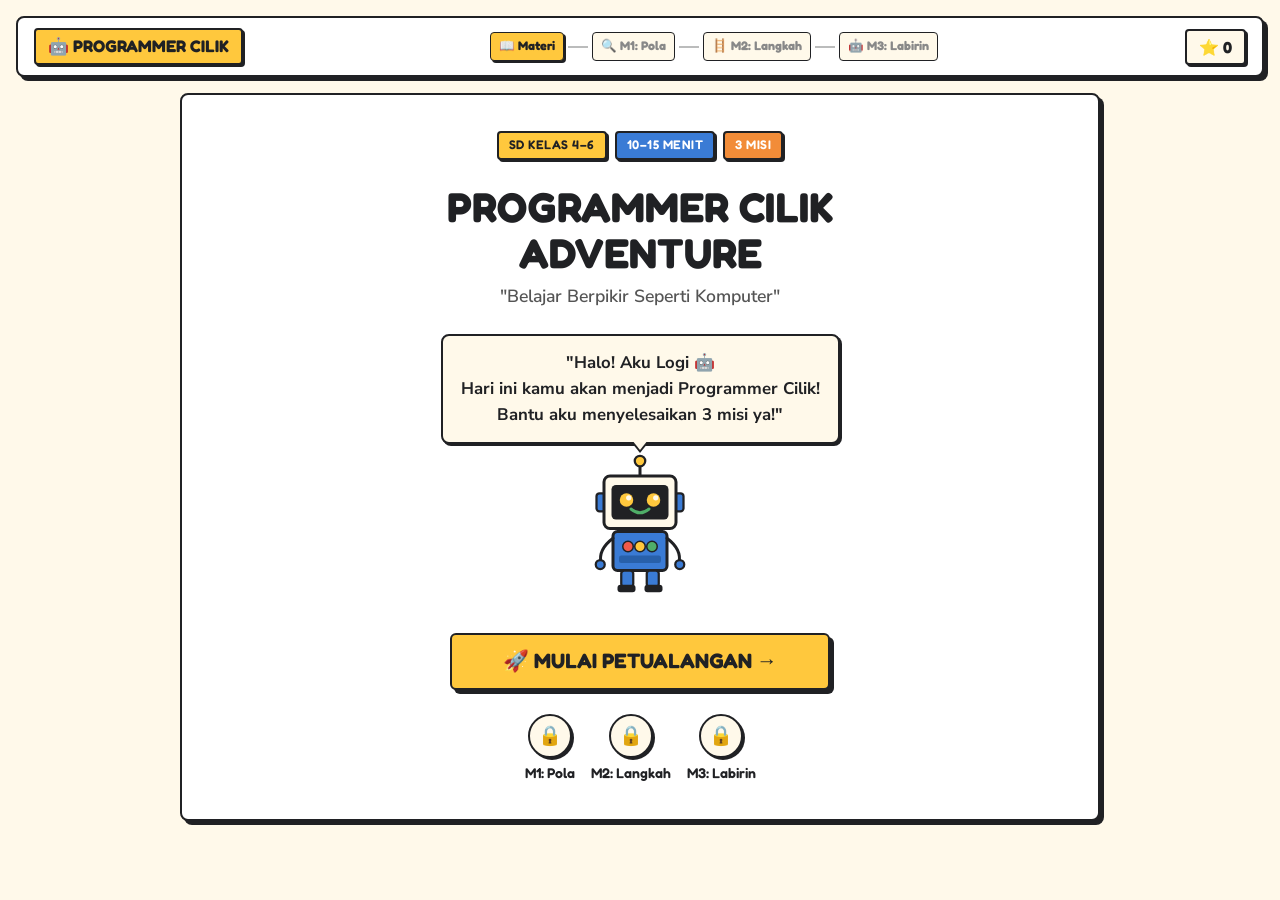
==== index.html @ 4dbe1903 "Fixing Langkah-langkah Question" ====
<!DOCTYPE html>
<html lang="id">
<head>
  <meta charset="UTF-8">
  <meta name="viewport" content="width=device-width, initial-scale=1.0">
  <title>Programmer Cilik Adventure — Belajar Berpikir Seperti Komputer</title>
  <meta name="description" content="Website edukatif interaktif untuk siswa SD kelas 4–6. Belajar logika, pola, algoritma, dan debugging melalui petualangan seru bersama robot Logi!">
  <link rel="stylesheet" href="style.css">
</head>
<body>

<!-- ====================================================================
     TOP BAR (persistent)
     ==================================================================== -->
<div id="top-bar">
  <div class="brand-logo">🤖 PROGRAMMER CILIK</div>
  <div class="progress-steps" id="progress-steps">
    <div class="prog-step active" id="ps-materi" onclick="showScreen('materi')" style="cursor:pointer;" title="Kembali ke Materi">📖 Materi</div>
    <div class="prog-divider"></div>
    <div class="prog-step locked" id="ps-m1" onclick="goToMissionShortcut(1)" style="cursor:pointer;" title="Misi 1">🔍 M1: Pola</div>
    <div class="prog-divider"></div>
    <div class="prog-step locked" id="ps-m2" onclick="goToMissionShortcut(2)" style="cursor:pointer;" title="Misi 2">🪜 M2: Langkah</div>
    <div class="prog-divider"></div>
    <div class="prog-step locked" id="ps-m3" onclick="goToMissionShortcut(3)" style="cursor:pointer;" title="Misi 3">🤖 M3: Labirin</div>
  </div>
  <div class="score-chip">⭐ <span id="score-display">0</span></div>
</div>

<div id="app">

<!-- ====================================================================
     SCREEN: WELCOME
     ==================================================================== -->
<section id="screen-welcome" class="screen active">
  <div class="card welcome-card">

    <div class="welcome-tags">
      <span class="stamp stamp-yellow">SD Kelas 4–6</span>
      <span class="stamp stamp-blue">10–15 Menit</span>
      <span class="stamp stamp-orange">3 Misi</span>
    </div>

    <div class="welcome-title-wrap">
      <span class="title-main">PROGRAMMER CILIK<br>ADVENTURE</span>
      <span class="title-sub">"Belajar Berpikir Seperti Komputer"</span>
    </div>

    <!-- Mascot Logi -->
    <div class="mascot-center">
      <div class="speech-bubble">
        "Halo! Aku <strong>Logi</strong> 🤖<br>
        Hari ini kamu akan menjadi <strong>Programmer Cilik</strong>!<br>
        Bantu aku menyelesaikan 3 misi ya!"
      </div>
      <div id="logi-welcome">
        <!-- SVG Logi -->
        <svg viewBox="0 0 160 200" width="150" height="150" aria-label="Maskot Logi robot">
          <!-- Antenna -->
          <line x1="80" y1="35" x2="80" y2="15" stroke="#202124" stroke-width="4" stroke-linecap="round"/>
          <circle cx="80" cy="12" r="7" fill="#FFC83D" stroke="#202124" stroke-width="3"/>
          <!-- Ears -->
          <rect x="22" y="55" width="12" height="24" rx="4" fill="#3A7BD5" stroke="#202124" stroke-width="3"/>
          <rect x="126" y="55" width="12" height="24" rx="4" fill="#3A7BD5" stroke="#202124" stroke-width="3"/>
          <!-- Head -->
          <rect x="32" y="32" width="96" height="70" rx="8" fill="#FFF9EA" stroke="#202124" stroke-width="4"/>
          <!-- Face screen -->
          <rect x="42" y="44" width="76" height="46" rx="6" fill="#202124"/>
          <!-- Eyes -->
          <circle cx="62" cy="64" r="9" fill="#FFC83D"/>
          <circle cx="98" cy="64" r="9" fill="#FFC83D"/>
          <circle cx="65" cy="61" r="3.5" fill="#FFF9EA"/>
          <circle cx="101" cy="61" r="3.5" fill="#FFF9EA"/>
          <!-- Smile (happy) -->
          <path id="logi-mouth" d="M 68 76 Q 80 86 92 76" stroke="#4FAE68" stroke-width="4" stroke-linecap="round" fill="none"/>
          <!-- Body -->
          <rect x="44" y="106" width="72" height="52" rx="6" fill="#3A7BD5" stroke="#202124" stroke-width="4"/>
          <!-- Chest buttons -->
          <circle cx="64" cy="126" r="7" fill="#F15A4A" stroke="#202124" stroke-width="2"/>
          <circle cx="80" cy="126" r="7" fill="#FFC83D" stroke="#202124" stroke-width="2"/>
          <circle cx="96" cy="126" r="7" fill="#4FAE68" stroke="#202124" stroke-width="2"/>
          <!-- Screen line on body -->
          <rect x="52" y="138" width="56" height="10" rx="3" fill="#2860aa"/>
          <!-- Arms -->
          <path d="M 44 115 Q 24 130 28 148" stroke="#202124" stroke-width="4" fill="none" stroke-linecap="round"/>
          <path d="M 116 115 Q 136 130 132 148" stroke="#202124" stroke-width="4" fill="none" stroke-linecap="round"/>
          <!-- Hands (small circles) -->
          <circle cx="27" cy="150" r="6" fill="#3A7BD5" stroke="#202124" stroke-width="3"/>
          <circle cx="133" cy="150" r="6" fill="#3A7BD5" stroke="#202124" stroke-width="3"/>
          <!-- Legs -->
          <rect x="55" y="158" width="16" height="22" rx="4" fill="#3A7BD5" stroke="#202124" stroke-width="3"/>
          <rect x="89" y="158" width="16" height="22" rx="4" fill="#3A7BD5" stroke="#202124" stroke-width="3"/>
          <!-- Feet -->
          <rect x="50" y="177" width="24" height="10" rx="4" fill="#202124"/>
          <rect x="86" y="177" width="24" height="10" rx="4" fill="#202124"/>
        </svg>
      </div>
    </div>

    <button id="btn-start" class="btn btn-yellow btn-hero btn-center">
      🚀 MULAI PETUALANGAN →
    </button>

    <!-- Mission preview -->
    <div class="mission-preview">
      <div class="mission-preview-item">
        <div class="mission-badge-circle" style="background:#FFF9EA;border-color:#202124;">🔒</div>
        <span>M1: Pola</span>
      </div>
      <div class="mission-preview-item">
        <div class="mission-badge-circle" style="background:#FFF9EA;border-color:#202124;">🔒</div>
        <span>M2: Langkah</span>
      </div>
      <div class="mission-preview-item">
        <div class="mission-badge-circle" style="background:#FFF9EA;border-color:#202124;">🔒</div>
        <span>M3: Labirin</span>
      </div>
    </div>

  </div>
</section>

<!-- ====================================================================
     SCREEN: MATERI (4 scenes)
     ==================================================================== -->
<section id="screen-materi" class="screen">

  <!-- ── SCENE 1: HELLO, PROBLEM SOLVER ── -->
  <div id="scene-1" class="scene active card accent-yellow">

    <div class="scene-header">
      <div class="scene-num-col">
        <span class="scene-number">01</span>
      </div>
      <div class="scene-title-col">
        <span class="stamp stamp-yellow">PEMBUKAAN</span>
        <h2>HALO, PROBLEM SOLVER!</h2>
      </div>
    </div>

    <div class="mascot-row">
      <div class="logi-wrap">
        <svg viewBox="0 0 100 120" width="70" height="70" aria-hidden="true">
          <rect x="20" y="20" width="60" height="45" rx="6" fill="#FFF9EA" stroke="#202124" stroke-width="3"/>
          <rect x="27" y="28" width="46" height="30" rx="4" fill="#202124"/>
          <circle cx="40" cy="40" r="6" fill="#FFC83D"/>
          <circle cx="60" cy="40" r="6" fill="#FFC83D"/>
          <circle cx="42" cy="38" r="2.5" fill="#FFF9EA"/>
          <circle cx="62" cy="38" r="2.5" fill="#FFF9EA"/>
          <path d="M 42 50 Q 50 56 58 50" stroke="#4FAE68" stroke-width="3" stroke-linecap="round" fill="none"/>
          <rect x="28" y="68" width="44" height="32" rx="4" fill="#3A7BD5" stroke="#202124" stroke-width="3"/>
          <circle cx="40" cy="80" r="4" fill="#F15A4A" stroke="#202124" stroke-width="1.5"/>
          <circle cx="50" cy="80" r="4" fill="#FFC83D" stroke="#202124" stroke-width="1.5"/>
          <circle cx="60" cy="80" r="4" fill="#4FAE68" stroke="#202124" stroke-width="1.5"/>
        </svg>
      </div>
      <div class="speech-bubble">
        Setiap hari kamu memecahkan banyak masalah!<br>
        Mulai dari <strong>memilih pakaian</strong> sampai <strong>mencari jalan ke sekolah</strong>.<br>
        Komputer pun butuh cara berpikir yang teratur!
      </div>
    </div>

    <!-- Comparison diagram: Manusia vs Komputer -->
    <div class="compare-grid" style="margin: var(--sp-md) 0;">
      <div class="compare-col" style="border-top:4px solid var(--accent-yellow);">
        <h4>😊 Manusia</h4>
        <div class="diagram-row" style="flex-direction:column; align-items:flex-start;">
          <div class="diagram-step">👁️ Lihat masalah</div>
          <div class="diagram-arrow">↓</div>
          <div class="diagram-step">🧠 Berpikir</div>
          <div class="diagram-arrow">↓</div>
          <div class="diagram-step">🚀 Bertindak</div>
        </div>
      </div>
      <div class="compare-col" style="border-top:4px solid var(--accent-blue);">
        <h4>🤖 Komputer</h4>
        <div class="diagram-row" style="flex-direction:column; align-items:flex-start;">
          <div class="diagram-step">📥 Terima input</div>
          <div class="diagram-arrow">↓</div>
          <div class="diagram-step">⚙️ Proses</div>
          <div class="diagram-arrow">↓</div>
          <div class="diagram-step">📤 Output hasil</div>
        </div>
      </div>
    </div>

    <!-- Example cards (hover to reveal) -->
    <p style="font-weight:700; margin-bottom:var(--sp-sm);">Contoh masalah sehari-hari:</p>
    <div style="display:grid; grid-template-columns:repeat(3,1fr); gap:var(--sp-sm); margin-bottom:var(--sp-lg);">
      
      <!-- Card 1 -->
      <div class="flip-card" onclick="this.classList.toggle('flipped')">
        <div class="flip-card-inner">
          <div class="flip-card-front">
            <img src="./assets/hujan.png" alt="Hujan tiba-tiba" style="width:100%; height:140px; object-fit:contain; border-radius:var(--radius-sm); margin-bottom:8px;">
            <div style="font-size:0.88rem; font-weight:700;">Hujan tiba-tiba</div>
          </div>
          <div class="flip-card-back">
            <div style="font-size:0.9rem; font-weight:700; margin-bottom:6px; color:var(--accent-blue);">Solusi:</div>
            <div style="font-size:0.85rem; font-weight:600;">Bawa payung atau jas hujan! ☂️</div>
          </div>
        </div>
      </div>

      <!-- Card 2 -->
      <div class="flip-card" onclick="this.classList.toggle('flipped')">
        <div class="flip-card-inner">
          <div class="flip-card-front">
            <img src="./assets/lapar.png" alt="Perut lapar" style="width:100%; height:140px; object-fit:contain; border-radius:var(--radius-sm); margin-bottom:8px;">
            <div style="font-size:0.88rem; font-weight:700;">Perut lapar</div>
          </div>
          <div class="flip-card-back">
            <div style="font-size:0.9rem; font-weight:700; margin-bottom:6px; color:var(--accent-blue);">Solusi:</div>
            <div style="font-size:0.85rem; font-weight:600;">Makan besar atau beli jajan! 🍱</div>
          </div>
        </div>
      </div>

      <!-- Card 3 -->
      <div class="flip-card" onclick="this.classList.toggle('flipped')">
        <div class="flip-card-inner">
          <div class="flip-card-front">
            <img src="./assets/macet.png" alt="Jalan macet" style="width:100%; height:140px; object-fit:contain; border-radius:var(--radius-sm); margin-bottom:8px;">
            <div style="font-size:0.88rem; font-weight:700;">Jalan macet</div>
          </div>
          <div class="flip-card-back">
            <div style="font-size:0.9rem; font-weight:700; margin-bottom:6px; color:var(--accent-blue);">Solusi:</div>
            <div style="font-size:0.85rem; font-weight:600;">Cari jalan lain atau tunggu! 🗺️</div>
          </div>
        </div>
      </div>

    </div>

    <p style="font-size:0.85rem; color:#666; text-align:center; margin-bottom:var(--sp-lg);">
      💡 Arahkan kursor atau klik kartu masalah di atas untuk membaliknya dan melihat solusinya!
    </p>

    <div class="nav-row">
      <div></div>
      <button class="btn btn-yellow" onclick="gotoScene(2)">APA ITU LOGIKA? →</button>
    </div>
  </div>

  <!-- ── SCENE 2: BERPIKIR LOGIS ── -->
  <div id="scene-2" class="scene card accent-blue">

    <div class="scene-header">
      <div class="scene-num-col"><span class="scene-number">02</span></div>
      <div class="scene-title-col">
        <span class="stamp stamp-blue">LOGIKA</span>
        <h2>APA ITU BERPIKIR LOGIS?</h2>
      </div>
    </div>

    <div class="scenario-box accent-blue-left">
      <p style="font-size:1.1rem;">
        🌧️ Kamu mau ke sekolah. Di luar <strong style="color:var(--accent-blue);">HUJAN DERAS!</strong><br>
        Apa yang paling masuk akal kamu pilih?
      </p>
    </div>

    <div class="choice-grid" id="logic-choices">
      <button class="choice-card" data-answer="correct" data-id="lc1">
        <span class="choice-emoji">☂️</span>
        <span>PAYUNG</span>
      </button>
      <button class="choice-card" data-answer="wrong" data-id="lc2">
        <span class="choice-emoji">🕶️</span>
        <span>KACAMATA HITAM</span>
      </button>
      <button class="choice-card" data-answer="wrong" data-id="lc3">
        <span class="choice-emoji">🍦</span>
        <span>ES KRIM</span>
      </button>
    </div>

    <div id="logic-feedback" class="feedback-box hidden">
      <div id="logic-fb-icon" class="fb-icon"></div>
      <div class="fb-body">
        <h4 id="logic-fb-title"></h4>
        <p id="logic-fb-desc"></p>
      </div>
    </div>

    <div class="scenario-box" style="margin-top:var(--sp-md);" id="logic-explanation">
      <p style="font-weight:700; margin-bottom:var(--sp-sm);">💡 Berpikir Logis artinya…</p>
      <p style="font-size:1rem;">Menggunakan <span class="hl-yellow">informasi</span> dan <span class="hl-yellow">alasan</span> untuk menentukan tindakan yang paling masuk akal.</p>
      <div class="diagram-row" style="margin-top:var(--sp-sm);">
        <div class="diagram-step">👁️ Amati</div>
        <div class="diagram-arrow">➔</div>
        <div class="diagram-step">🧠 Pikir</div>
        <div class="diagram-arrow">➔</div>
        <div class="diagram-step">🎯 Pilih</div>
        <div class="diagram-arrow">➔</div>
        <div class="diagram-step">🚀 Coba</div>
      </div>
    </div>

    <div class="nav-row">
      <button class="btn btn-ghost" onclick="gotoScene(1)">← KEMBALI</button>
      <button class="btn btn-blue" id="btn-scene2-next" onclick="gotoScene(3)" disabled>CARA MEMECAHKAN MASALAH →</button>
    </div>
  </div>

  <!-- ── SCENE 3: CARA MEMECAHKAN MASALAH (5 sub-tabs) ── -->
  <div id="scene-3" class="scene card" style="padding-top:var(--sp-md);">

    <div style="margin-bottom:var(--sp-md);">
      <span class="stamp stamp-ink">CARA MEMECAHKAN MASALAH</span>
    </div>

    <div class="subtabs" id="concept-tabs">
      <button class="tab-btn active" data-tab="3a">🧩 1. Pecah</button>
      <button class="tab-btn" data-tab="3b">🔍 2. Pola</button>
      <button class="tab-btn" data-tab="3c">🎯 3. Pilih</button>
      <button class="tab-btn" data-tab="3d">🪜 4. Langkah</button>
    </div>

    <!-- 3A: PECAH MASALAH -->
    <div id="sub-3a" class="subpane active" style="border-top:4px solid var(--accent-blue); padding-top:var(--sp-md);">
      <div class="scene-header">
        <div class="scene-num-col"><span class="scene-number" style="font-size:3rem;">A</span></div>
        <div class="scene-title-col">
          <span class="stamp stamp-blue">PECAH MASALAH</span>
          <h2>PECAH JADI KECIL!</h2>
        </div>
      </div>

      <div class="mascot-row">
        <div class="logi-wrap">
          <svg viewBox="0 0 80 80" width="55" height="55" aria-hidden="true">
            <rect x="10" y="10" width="60" height="40" rx="6" fill="#FFF9EA" stroke="#202124" stroke-width="2.5"/>
            <rect x="17" y="16" width="46" height="27" rx="4" fill="#202124"/>
            <circle cx="32" cy="28" r="5" fill="#FFC83D"/>
            <circle cx="48" cy="28" r="5" fill="#FFC83D"/>
            <circle cx="33.5" cy="26.5" r="2" fill="#FFF9EA"/>
            <circle cx="49.5" cy="26.5" r="2" fill="#FFF9EA"/>
            <path d="M 35 36 Q 40 41 45 36" stroke="#4FAE68" stroke-width="2.5" stroke-linecap="round" fill="none"/>
            <rect x="20" y="52" width="40" height="22" rx="4" fill="#3A7BD5" stroke="#202124" stroke-width="2.5"/>
          </svg>
        </div>
        <div class="speech-bubble">
          "Kalau masalahnya terasa besar dan membingungkan, jangan panik! <strong>Pecah dulu</strong> jadi bagian-bagian kecil agar lebih mudah."
        </div>
      </div>

      <div class="instruction-note">
        📌 Klik kotak di bawah untuk memecah tugas menjadi bagian-bagian kecil!
      </div>

      <div class="tree-area">
        <button class="tree-root" id="btn-tree-reveal" onclick="revealTree()">
          🎒 PERSIAPAN SEKOLAH (Klik Aku!)
        </button>
        <div id="tree-connector-1" class="tree-connector hidden"></div>
        <div id="tree-level-1" class="tree-branches hidden">
          <div class="tree-branch" id="tb1">
            <div style="font-size:1.5rem;">👔</div>
            <div>Pakaian</div>
            <div id="tb1-sub" class="tree-sub-grid hidden">
              <div class="tree-sub-branch">Seragam</div>
              <div class="tree-sub-branch">Sepatu</div>
              <div class="tree-sub-branch">Kaos kaki</div>
            </div>
          </div>
          <div class="tree-branch" id="tb2">
            <div style="font-size:1.5rem;">📚</div>
            <div>Buku & Alat</div>
            <div id="tb2-sub" class="tree-sub-grid hidden">
              <div class="tree-sub-branch">Buku tulis</div>
              <div class="tree-sub-branch">Pensil</div>
              <div class="tree-sub-branch">Penghapus</div>
            </div>
          </div>
          <div class="tree-branch" id="tb3">
            <div style="font-size:1.5rem;">🥪</div>
            <div>Bekal</div>
            <div id="tb3-sub" class="tree-sub-grid hidden">
              <div class="tree-sub-branch">Makanan</div>
              <div class="tree-sub-branch">Minuman</div>
              <div class="tree-sub-branch">Uang saku</div>
            </div>
          </div>
        </div>
        <div id="tree-expand-hint" class="hidden" style="margin-top:var(--sp-sm); font-size:0.88rem; color:#666;">
          💡 Klik tiap kotak untuk melihat lebih detail!
        </div>
      </div>

      <div class="takeaway">
        <strong>💡 Pecah Masalah</strong> = Memecah masalah besar menjadi bagian-bagian kecil yang lebih mudah diselesaikan satu per satu.
      </div>
      <div class="nav-row">
        <button class="btn btn-ghost" onclick="gotoScene(2)">← LOGIKA</button>
        <button class="btn btn-blue" onclick="switchTab('3b')">2. CARI POLA →</button>
      </div>
    </div>

    <!-- 3B: CARI POLA -->
    <div id="sub-3b" class="subpane" style="border-top:4px solid var(--accent-yellow); padding-top:var(--sp-md);">
      <div class="scene-header">
        <div class="scene-num-col"><span class="scene-number" style="font-size:3rem;">B</span></div>
        <div class="scene-title-col">
          <span class="stamp stamp-yellow">CARI POLA</span>
          <h2>CARI POLA!</h2>
        </div>
      </div>

      <div class="mascot-row">
        <div class="logi-wrap">
          <svg viewBox="0 0 80 80" width="55" height="55" aria-hidden="true">
            <rect x="10" y="10" width="60" height="40" rx="6" fill="#FFF9EA" stroke="#202124" stroke-width="2.5"/>
            <rect x="17" y="16" width="46" height="27" rx="4" fill="#202124"/>
            <circle cx="32" cy="28" r="5" fill="#FFC83D"/>
            <circle cx="48" cy="28" r="5" fill="#FFC83D"/>
            <path d="M 34 36 Q 40 41 46 36" stroke="#4FAE68" stroke-width="2.5" stroke-linecap="round" fill="none"/>
            <rect x="20" y="52" width="40" height="22" rx="4" fill="#3A7BD5" stroke="#202124" stroke-width="2.5"/>
          </svg>
        </div>
        <div class="speech-bubble">
          "Banyak hal di sekitar kita punya <strong>pola tersembunyi</strong>. Bisakah kamu menemukannya?"
        </div>
      </div>

      <!-- Pattern Quiz -->
      <div id="pattern-quiz-area">
        <div class="instruction-note">📌 Lihat polanya, lalu pilih gambar/angka berikutnya!</div>

        <div id="pattern-q1" class="pattern-question-block">
          <div style="font-weight:700; margin-bottom:var(--sp-xs);">Soal 1 dari 2 <span style="font-size:0.8rem; color:#888;">— Pola simbol</span></div>
          <div class="pattern-track" id="pt-track-1">
            <div class="pattern-item">🐱</div>
            <div class="pattern-item">🐶</div>
            <div class="pattern-item">🐱</div>
            <div class="pattern-item">🐶</div>
            <div class="pattern-item">🐱</div>
            <div class="pattern-question" id="pt-ans-1">?</div>
          </div>
          <div class="choice-grid choice-grid-4" id="pt-choices-1">
            <button class="choice-card" data-correct="true" data-qid="1">
              <span class="choice-emoji">🐶</span><span>Anjing</span>
            </button>
            <button class="choice-card" data-correct="false" data-qid="1">
              <span class="choice-emoji">🐱</span><span>Kucing</span>
            </button>
            <button class="choice-card" data-correct="false" data-qid="1">
              <span class="choice-emoji">🐸</span><span>Katak</span>
            </button>
            <button class="choice-card" data-correct="false" data-qid="1">
              <span class="choice-emoji">🐦</span><span>Burung</span>
            </button>
          </div>
          <div id="pt-fb-1" class="feedback-box hidden"></div>
        </div>

        <div id="pattern-q2" class="pattern-question-block hidden" style="margin-top:var(--sp-md);">
          <div style="font-weight:700; margin-bottom:var(--sp-xs);">Soal 2 dari 2 <span style="font-size:0.8rem; color:#888;">— Pola angka</span></div>
          <div class="pattern-track" id="pt-track-2">
            <div class="pattern-item is-number">2</div>
            <div class="pattern-item is-number">4</div>
            <div class="pattern-item is-number">6</div>
            <div class="pattern-item is-number">8</div>
            <div class="pattern-question" id="pt-ans-2">?</div>
          </div>
          <div class="choice-grid choice-grid-4" id="pt-choices-2">
            <button class="choice-card" data-correct="false" data-qid="2">
              <span class="choice-emoji" style="font-size:1.2rem;">9</span>
            </button>
            <button class="choice-card" data-correct="true" data-qid="2">
              <span class="choice-emoji" style="font-size:1.2rem;">10</span>
            </button>
            <button class="choice-card" data-correct="false" data-qid="2">
              <span class="choice-emoji" style="font-size:1.2rem;">11</span>
            </button>
            <button class="choice-card" data-correct="false" data-qid="2">
              <span class="choice-emoji" style="font-size:1.2rem;">12</span>
            </button>
          </div>
          <div id="pt-fb-2" class="feedback-box hidden"></div>
        </div>
      </div>

      <div class="takeaway" style="margin-top:var(--sp-md);">
        <strong>💡 Cari Pola</strong> = Kemampuan menemukan sesuatu yang berulang atau memiliki kesamaan. Komputer juga pakai ini untuk mengenali wajah, suara, dan tulisan!
      </div>
      <div class="nav-row">
        <button class="btn btn-ghost" onclick="switchTab('3a')">← PECAH</button>
        <button class="btn btn-yellow" onclick="switchTab('3c')">3. PILIH YANG PENTING →</button>
      </div>
    </div>

    <!-- 3C: PILIH YANG PENTING -->
    <div id="sub-3c" class="subpane" style="border-top:4px solid var(--accent-orange); padding-top:var(--sp-md);">
      <div class="scene-header">
        <div class="scene-num-col"><span class="scene-number" style="font-size:3rem;">C</span></div>
        <div class="scene-title-col">
          <span class="stamp stamp-orange">PILIH YANG PENTING</span>
          <h2>PILIH YANG PENTING!</h2>
        </div>
      </div>

      <div class="mascot-row">
        <div class="logi-wrap">
          <svg viewBox="0 0 80 80" width="55" height="55" aria-hidden="true">
            <rect x="10" y="10" width="60" height="40" rx="6" fill="#FFF9EA" stroke="#202124" stroke-width="2.5"/>
            <rect x="17" y="16" width="46" height="27" rx="4" fill="#202124"/>
            <circle cx="32" cy="28" r="5" fill="#FFC83D"/>
            <circle cx="48" cy="28" r="5" fill="#FFC83D"/>
            <path d="M 34 36 Q 40 41 46 36" stroke="#4FAE68" stroke-width="2.5" stroke-linecap="round" fill="none"/>
            <rect x="20" y="52" width="40" height="22" rx="4" fill="#F28C38" stroke="#202124" stroke-width="2.5"/>
          </svg>
        </div>
        <div class="speech-bubble">
          "Tidak semua informasi kita butuhkan! <strong>Fokus saja</strong> pada yang paling penting untuk menyelesaikan masalah."
        </div>
      </div>

      <div class="scenario-box" style="margin-bottom:var(--sp-md);">
        <strong>Misi:</strong> Cari jalan dari 🏠 Rumah ke 🏫 Sekolah.<br>
        <small style="color:#666;">Pilih <strong>2–3 hal yang PALING PENTING</strong> untuk kamu perhatikan:</small>
      </div>

      <div class="abs-grid" id="abs-items">
        <button class="abs-item" data-id="home" data-important="true">
          <span style="font-size:1.8rem;">🏠</span><span>Rumah (titik awal)</span>
        </button>
        <button class="abs-item" data-id="cat" data-important="false">
          <span style="font-size:1.8rem;">🐱</span><span>Kucing Tidur</span>
        </button>
        <button class="abs-item" data-id="school" data-important="true">
          <span style="font-size:1.8rem;">🏫</span><span>Sekolah (tujuan)</span>
        </button>
        <button class="abs-item" data-id="cloud" data-important="false">
          <span style="font-size:1.8rem;">☁️</span><span>Awan di langit</span>
        </button>
        <button class="abs-item" data-id="road" data-important="true">
          <span style="font-size:1.8rem;">🛣️</span><span>Jalan Utama</span>
        </button>
        <button class="abs-item" data-id="bird" data-important="false">
          <span style="font-size:1.8rem;">🐦</span><span>Burung di pohon</span>
        </button>
      </div>

      <div style="text-align:center; margin-top:var(--sp-sm);">
        <button class="btn btn-orange btn-sm" id="btn-check-abs" onclick="checkAbstraction()">✓ CEK PILIHAN</button>
      </div>

      <div id="abs-feedback" class="feedback-box hidden"></div>

      <div class="takeaway" style="margin-top:var(--sp-md);">
        <strong>💡 Pilih Yang Penting</strong> = Memilih dan fokus hanya pada informasi yang <em>penting</em>, mengabaikan yang tidak perlu. Ini membantu kita berpikir lebih efisien!
      </div>
      <div class="nav-row">
        <button class="btn btn-ghost" onclick="switchTab('3b')">← POLA</button>
        <button class="btn btn-orange" onclick="switchTab('3d')">4. SUSUN LANGKAH →</button>
      </div>
    </div>

    <!-- 3D: SUSUN LANGKAH -->
    <div id="sub-3d" class="subpane" style="border-top:4px solid var(--accent-green); padding-top:var(--sp-md);">
      <div class="scene-header">
        <div class="scene-num-col"><span class="scene-number" style="font-size:3rem;">D</span></div>
        <div class="scene-title-col">
          <span class="stamp stamp-green">SUSUN LANGKAH</span>
          <h2>SUSUN LANGKAH!</h2>
        </div>
      </div>

      <div class="mascot-row">
        <div class="logi-wrap">
          <svg viewBox="0 0 80 80" width="55" height="55" aria-hidden="true">
            <rect x="10" y="10" width="60" height="40" rx="6" fill="#FFF9EA" stroke="#202124" stroke-width="2.5"/>
            <rect x="17" y="16" width="46" height="27" rx="4" fill="#202124"/>
            <circle cx="32" cy="28" r="5" fill="#FFC83D"/>
            <circle cx="48" cy="28" r="5" fill="#FFC83D"/>
            <path d="M 34 36 Q 40 41 46 36" stroke="#4FAE68" stroke-width="2.5" stroke-linecap="round" fill="none"/>
            <rect x="20" y="52" width="40" height="22" rx="4" fill="#4FAE68" stroke="#202124" stroke-width="2.5"/>
          </svg>
        </div>
        <div class="speech-bubble">
          "Robot tidak bisa berpikir sendiri. Robot <strong>hanya mengikuti langkah demi langkah</strong>. Kalau urutannya salah — robot ERROR!"
        </div>
      </div>

      <div class="instruction-note">
        📌 Contoh Algoritma: Langkah Membuat Susu Cokelat 🍫
      </div>

      <div class="reorder-list">
        <div class="reorder-item is-right">
          <div class="reorder-num">1</div>
          <div class="reorder-emoji">🥛</div>
          <div class="reorder-text">Siapkan gelas bersih</div>
        </div>
        <div class="reorder-item is-right">
          <div class="reorder-num">2</div>
          <div class="reorder-emoji">🍫</div>
          <div class="reorder-text">Masukkan bubuk cokelat</div>
        </div>
        <div class="reorder-item is-right">
          <div class="reorder-num">3</div>
          <div class="reorder-emoji">💧</div>
          <div class="reorder-text">Tuang air atau susu</div>
        </div>
        <div class="reorder-item is-right">
          <div class="reorder-num">4</div>
          <div class="reorder-emoji">🥄</div>
          <div class="reorder-text">Aduk hingga merata</div>
        </div>
      </div>

      <div class="takeaway" style="margin-top:var(--sp-md);">
        <strong>💡 Susun Langkah</strong> = Urutan langkah logis yang disusun untuk menyelesaikan masalah. Komputer hanya bisa bekerja jika instruksinya benar dan berurutan!
      </div>
      <div class="nav-row">
        <button class="btn btn-ghost" onclick="switchTab('3c')">← PILIH</button>
        <button class="btn btn-green" onclick="gotoScene(4)">LIHAT RINGKASAN →</button>
      </div>
    </div>

  </div><!-- /scene-3 -->

  <!-- ── SCENE 4: READY FOR MISSION ── -->
  <div id="scene-4" class="scene card accent-green">

    <div style="text-align:center; margin-bottom:var(--sp-md);">
      <span class="stamp stamp-green">SELESAI BELAJAR!</span>
      <h2 class="display-lg" style="margin-top:var(--sp-sm);">SEKARANG KAMU TAHU…</h2>
    </div>

    <div class="summary-tiles">
      <div class="summary-tile">
        <span class="tile-icon">🧩</span>
        <h4>Pecah Masalah</h4>
        <p>Masalah besar dipecah jadi bagian kecil</p>
      </div>
      <div class="summary-tile">
        <span class="tile-icon">🔍</span>
        <h4>Cari Pola</h4>
        <p>Temukan sesuatu yang berulang</p>
      </div>
      <div class="summary-tile">
        <span class="tile-icon">🎯</span>
        <h4>Pilih Yang Penting</h4>
        <p>Fokus pada informasi penting saja</p>
      </div>
      <div class="summary-tile">
        <span class="tile-icon">🪜</span>
        <h4>Susun Langkah</h4>
        <p>Buat urutan langkah yang logis</p>
      </div>
    </div>

    <div style="background:var(--bg-paper); border:var(--border); border-radius:var(--radius-lg); padding:var(--sp-md); display:flex; gap:var(--sp-md); align-items:center; margin-bottom:var(--sp-lg);">
      <span style="font-size:2.5rem; flex-shrink:0;">🤖</span>
      <p style="font-size:1.05rem;">"Kamu sudah siap menyelesaikan <strong>3 misi seru</strong>! Ayo buktikan kemampuanmu sebagai <strong>Programmer Cilik</strong>!"</p>
    </div>

    <div style="text-align:center;">
      <button class="btn btn-yellow btn-hero btn-center" onclick="gotoMissions()">
        🎮 MULAI 3 MISI →
      </button>
    </div>

  </div>

</section>

<!-- ====================================================================
     SCREEN: MISSIONS
     ==================================================================== -->
<section id="screen-missions" class="screen">

  <!-- Mission tabs indicator -->
  <div class="card" style="padding:var(--sp-sm) var(--sp-md); display:flex; gap:var(--sp-sm); align-items:center; margin-bottom:var(--sp-md); flex-wrap:wrap;">
    <div class="mission-tab-indicator active" id="mtab-1">🔍 M1: POLA</div>
    <div style="color:#aaa; font-size:0.8rem;">———</div>
    <div class="mission-tab-indicator locked" id="mtab-2">🪜 M2: LANGKAH</div>
    <div style="color:#aaa; font-size:0.8rem;">———</div>
    <div class="mission-tab-indicator locked" id="mtab-3">🤖 M3: LABIRIN</div>
  </div>

  <!-- ── MISSION 1: DETEKTIF POLA ── -->
  <div id="mission-1" class="mission-pane active">

    <div class="mission-header-card">
      <span class="stamp stamp-yellow">MISI 01</span>
      <h2>🔍 DETEKTIF POLA</h2>
      <p>"Logi menemukan kode rahasia! Bantu temukan pola dan pilih yang berikutnya!"</p>
      <div class="level-dots">
        <div class="level-dot active" id="m1-dot-1">1</div>
        <div class="level-dot" id="m1-dot-2">2</div>
        <div class="level-dot" id="m1-dot-3">3</div>
      </div>
    </div>

    <div style="margin-bottom:var(--sp-sm);">
      <button class="btn btn-ghost btn-sm" onclick="backToMateri()">← Kembali ke Materi</button>
    </div>

    <div class="card">
      <div style="display:flex; justify-content:space-between; align-items:center; margin-bottom:var(--sp-md);">
        <span class="stamp stamp-ink" id="m1-level-label">Level 1 dari 3</span>
        <span style="font-size:0.88rem; color:#666;" id="m1-hint">Temukan pola berulang!</span>
      </div>

      <div class="pattern-track" id="m1-track"></div>

      <div style="font-weight:700; margin-top:var(--sp-md); margin-bottom:var(--sp-sm); font-size:0.9rem;">Pilih jawabanmu:</div>
      <div class="choice-grid choice-grid-4" id="m1-choices"></div>

      <div id="m1-feedback" class="feedback-box hidden"></div>
    </div>
  </div>

  <!-- ── MISSION 2: SUSUN LANGKAH ── -->
  <div id="mission-2" class="mission-pane">

    <div class="mission-header-card">
      <span class="stamp stamp-blue">MISI 02</span>
      <h2>🪜 SUSUN LANGKAH</h2>
      <p>"Urutkan langkah-langkah agar robot bisa menyelesaikan tugasnya dengan benar!"</p>
      <div class="level-dots">
        <div class="level-dot active" id="m2-dot-1">1</div>
        <div class="level-dot" id="m2-dot-2">2</div>
        <div class="level-dot" id="m2-dot-3">3</div>
      </div>
    </div>

    <div style="margin-bottom:var(--sp-sm);">
      <button class="btn btn-ghost btn-sm" onclick="gotoMission(1)">← Kembali ke Misi 1</button>
    </div>

    <div class="card">
      <div style="display:flex; justify-content:space-between; align-items:center; margin-bottom:var(--sp-md);">
        <span class="stamp stamp-ink" id="m2-level-label">Level 1 dari 3</span>
        <span style="font-size:0.88rem; color:#666;" id="m2-task-name"></span>
      </div>

      <div class="instruction-note">🖐 Seret dan lepas kartu untuk mengatur urutan yang benar dari atas ke bawah!</div>

      <div class="reorder-list" id="m2-reorder"></div>

      <div style="text-align:center; margin-top:var(--sp-md);">
        <button class="btn btn-blue" onclick="checkM2()">✓ CEK URUTAN</button>
      </div>

      <div id="m2-feedback" class="feedback-box hidden"></div>
    </div>
  </div>

  <!-- ── MISSION 3: LABIRIN ROBOT ── -->
  <div id="mission-3" class="mission-pane">

    <div class="mission-header-card">
      <span class="stamp stamp-orange">MISI 03</span>
      <h2>🤖 LABIRIN ROBOT</h2>
      <p>"Logi tidak bisa berpikir sendiri! Perintahkan langkah demi langkah untuk sampai ke tujuan! 🏠"</p>
      <div class="level-dots">
        <div class="level-dot active" id="m3-dot-1">1</div>
        <div class="level-dot" id="m3-dot-2">2</div>
        <div class="level-dot" id="m3-dot-3">3</div>
      </div>
    </div>

    <div style="margin-bottom:var(--sp-sm);">
      <button class="btn btn-ghost btn-sm" onclick="gotoMission(2)">← Kembali ke Misi 2</button>
    </div>

    <div class="mission3-layout">
      <!-- Maze board -->
      <div class="card" style="padding:var(--sp-md);">
        <div style="display:flex; justify-content:space-between; margin-bottom:var(--sp-sm);">
          <span class="stamp stamp-ink" id="m3-level-label">Level 1 dari 3</span>
          <span style="font-size:0.85rem;">Tujuan: 🏠</span>
        </div>
        <div class="maze-board" id="maze-board" style="grid-template-columns: repeat(4, 1fr);"></div>
        <div id="m3-maze-fb" class="feedback-box hidden" style="margin-top:var(--sp-sm);"></div>
      </div>

      <!-- Control panel -->
      <div class="control-panel">
        <div class="card" style="padding:var(--sp-md);">
          <h3 style="font-family:var(--font-display); font-size:1rem; margin-bottom:var(--sp-md);">🎮 PANEL PERINTAH</h3>
          <div class="dpad">
            <div></div>
            <button class="dpad-btn" id="dpad-up" onclick="addCmd('U')" title="Atas">⬆️</button>
            <div></div>
            <button class="dpad-btn" id="dpad-left" onclick="addCmd('L')" title="Kiri">⬅️</button>
            <div class="dpad-btn dpad-center" title="D-Pad">🤖</div>
            <button class="dpad-btn" id="dpad-right" onclick="addCmd('R')" title="Kanan">➡️</button>
            <div></div>
            <button class="dpad-btn" id="dpad-down" onclick="addCmd('D')" title="Bawah">⬇️</button>
            <div></div>
          </div>

          <div style="display:flex; justify-content:center; margin-top:var(--sp-md);">
            <button class="btn btn-ghost" onclick="resetMaze()">↺ RESET POSISI</button>
          </div>
        </div>
      </div>
    </div>
  </div>

</section>

<!-- ====================================================================
     SCREEN: FINALE
     ==================================================================== -->
<section id="screen-finale" class="screen">

  <div class="card accent-green" style="text-align:center; padding:var(--sp-xl) var(--sp-lg);">
    <span class="stamp stamp-green" style="font-size:1rem; margin-bottom:var(--sp-md); display:inline-block;">🏆 SELAMAT!</span>
    <h1 class="display-xl" style="margin-bottom:var(--sp-sm);">KAMU BERHASIL MENJADI</h1>
    <div style="font-family:var(--font-display); font-size:2.8rem; background:var(--accent-yellow); display:inline-block; padding:8px 32px; border:var(--border-thick); border-radius:var(--radius-lg); box-shadow:var(--shadow-lg); margin-bottom:var(--sp-lg);">
      PROGRAMMER CILIK 🤖⭐
    </div>

    <!-- Logi celebration -->
    <div style="margin:var(--sp-md) 0;">
      <svg viewBox="0 0 160 200" width="120" height="120" aria-label="Logi senang">
        <line x1="80" y1="35" x2="80" y2="15" stroke="#202124" stroke-width="4" stroke-linecap="round"/>
        <circle cx="80" cy="12" r="7" fill="#FFC83D" stroke="#202124" stroke-width="3"/>
        <rect x="22" y="55" width="12" height="24" rx="4" fill="#3A7BD5" stroke="#202124" stroke-width="3"/>
        <rect x="126" y="55" width="12" height="24" rx="4" fill="#3A7BD5" stroke="#202124" stroke-width="3"/>
        <rect x="32" y="32" width="96" height="70" rx="8" fill="#FFF9EA" stroke="#202124" stroke-width="4"/>
        <rect x="42" y="44" width="76" height="46" rx="6" fill="#202124"/>
        <circle cx="62" cy="64" r="9" fill="#FFC83D"/>
        <circle cx="98" cy="64" r="9" fill="#FFC83D"/>
        <!-- Big happy eyes -->
        <path d="M 55 58 Q 62 52 69 58" stroke="#FFF9EA" stroke-width="2.5" fill="none" stroke-linecap="round"/>
        <path d="M 91 58 Q 98 52 105 58" stroke="#FFF9EA" stroke-width="2.5" fill="none" stroke-linecap="round"/>
        <path d="M 65 76 Q 80 90 95 76" stroke="#4FAE68" stroke-width="4.5" stroke-linecap="round" fill="none"/>
        <rect x="44" y="106" width="72" height="52" rx="6" fill="#4FAE68" stroke="#202124" stroke-width="4"/>
        <circle cx="64" cy="126" r="7" fill="#FFC83D" stroke="#202124" stroke-width="2"/>
        <circle cx="80" cy="126" r="7" fill="#fff" stroke="#202124" stroke-width="2"/>
        <circle cx="96" cy="126" r="7" fill="#FFC83D" stroke="#202124" stroke-width="2"/>
        <!-- Arms raised -->
        <path d="M 44 110 Q 15 95 10 75" stroke="#202124" stroke-width="4" fill="none" stroke-linecap="round"/>
        <path d="M 116 110 Q 145 95 150 75" stroke="#202124" stroke-width="4" fill="none" stroke-linecap="round"/>
        <circle cx="10" cy="73" r="7" fill="#3A7BD5" stroke="#202124" stroke-width="3"/>
        <circle cx="150" cy="73" r="7" fill="#3A7BD5" stroke="#202124" stroke-width="3"/>
      </svg>
    </div>

    <p style="font-size:1.05rem; margin-bottom:var(--sp-lg);">"Hebat! Hari ini kamu sudah belajar hal-hal yang dipakai oleh programmer sungguhan!"</p>
  </div>

  <!-- Score summary -->
  <div class="card" style="margin-bottom:var(--sp-md);">
    <h3 style="font-family:var(--font-display); margin-bottom:var(--sp-md);">📊 HASIL MISIMU</h3>
    <div class="finale-score-row">
      <div class="score-big-box">
        <div class="score-big-num" id="finale-score">0</div>
        <div class="score-big-label">TOTAL SKOR</div>
      </div>
      <div style="flex:1;">
        <div style="display:flex; flex-direction:column; gap:var(--sp-sm);">
          <div style="display:flex; align-items:center; gap:var(--sp-sm);">
            <span class="stamp stamp-yellow" style="width:90px; text-align:center;">M1: POLA</span>
            <div style="flex:1; height:14px; background:var(--bg-paper); border:var(--border-thin); border-radius:4px; overflow:hidden;">
              <div id="bar-m1" style="height:100%; background:var(--accent-yellow); transition:width 0.8s ease; width:0%;"></div>
            </div>
            <span id="lbl-m1" style="font-family:var(--font-display); font-size:0.9rem;">0/30</span>
          </div>
          <div style="display:flex; align-items:center; gap:var(--sp-sm);">
            <span class="stamp stamp-blue" style="width:90px; text-align:center;">M2: LANGKAH</span>
            <div style="flex:1; height:14px; background:var(--bg-paper); border:var(--border-thin); border-radius:4px; overflow:hidden;">
              <div id="bar-m2" style="height:100%; background:var(--accent-blue); transition:width 0.8s ease; width:0%;"></div>
            </div>
            <span id="lbl-m2" style="font-family:var(--font-display); font-size:0.9rem;">0/30</span>
          </div>
          <div style="display:flex; align-items:center; gap:var(--sp-sm);">
            <span class="stamp stamp-orange" style="width:90px; text-align:center;">M3: LABIRIN</span>
            <div style="flex:1; height:14px; background:var(--bg-paper); border:var(--border-thin); border-radius:4px; overflow:hidden;">
              <div id="bar-m3" style="height:100%; background:var(--accent-orange); transition:width 0.8s ease; width:0%;"></div>
            </div>
            <span id="lbl-m3" style="font-family:var(--font-display); font-size:0.9rem;">0/40</span>
          </div>
        </div>
      </div>
    </div>
  </div>

  <!-- Actions -->
  <div style="display:flex; gap:var(--sp-sm); justify-content:center; flex-wrap:wrap; margin-bottom:var(--sp-xl);">
    <button class="btn btn-blue" onclick="showScreen('materi')">📖 KEMBALI KE MATERI</button>
    <button class="btn btn-ghost" onclick="restartAll()">🔄 MAIN LAGI</button>
  </div>

</section>

</div><!-- /app -->

<!-- Confetti container -->
<div class="confetti-container" id="confetti-container"></div>

<!-- Toast notifications -->
<div id="toast-container"></div>

<!-- Inline styles for mission tab indicators -->
<style>
.mission-tab-indicator {
  font-family: var(--font-display);
  font-size: 0.85rem;
  padding: 6px 14px;
  border: var(--border);
  border-radius: var(--radius-sm);
  box-shadow: var(--shadow-sm);
  background: var(--bg-paper);
  color: #888;
}
.mission-tab-indicator.active { background: var(--accent-yellow); color: var(--text-ink); box-shadow: var(--shadow-md); }
.mission-tab-indicator.done   { background: var(--accent-green);  color: #fff; }
.mission-tab-indicator.locked { opacity: 0.45; }

.problem-card {
  background: var(--card-bg);
  border: var(--border);
  border-radius: var(--radius-md);
  padding: 14px var(--sp-sm);
  text-align: center;
  cursor: pointer;
  box-shadow: var(--shadow-sm);
  font-family: var(--font-display);
  font-size: 0.9rem;
  transition: transform 0.1s, box-shadow 0.1s;
}
.problem-card:hover { transform: translate(-2px,-2px); box-shadow: var(--shadow-md); }
.problem-card.revealed { background: var(--bg-paper); border-color: var(--accent-green); }
</style>

<script src="script.js"></script>
</body>
</html>
---- style.css ----
/* ==========================================================================
   PROGRAMMER CILIK ADVENTURE — style.css
   Aesthetic: Activity Book · Puzzle Book · Editorial Magazine
   Anti-AI: No gradients, no glassmorphism, no blurred shadows, no pill buttons
   ========================================================================== */

/* 1. GOOGLE FONTS */
@import url('https://fonts.googleapis.com/css2?family=Fredoka:wght@400;500;600;700&family=Nunito+Sans:ital,wght@0,400;0,600;0,700;0,800;1,700&display=swap');

/* -------------------------------------------------------------------------
   2. DESIGN TOKENS
   ------------------------------------------------------------------------- */
:root {
  /* Color Palette */
  --bg-paper:      #FFF9EA;
  --text-ink:      #202124;
  --accent-yellow: #FFC83D;
  --accent-blue:   #3A7BD5;
  --accent-orange: #F28C38;
  --accent-green:  #4FAE68;
  --accent-red:    #F15A4A;
  --card-bg:       #FFFFFF;
  --paper-dark:    #F0EAD6;

  /* Border */
  --border:        2px solid #202124;
  --border-thick:  3px solid #202124;
  --border-thin:   1.5px solid #202124;

  /* Border Radius — square-forward, minimal rounding */
  --radius-sm:  4px;
  --radius-md:  6px;
  --radius-lg:  8px;

  /* Shadow — hard offset, NO blur */
  --shadow-sm:  2px 2px 0 #202124;
  --shadow-md:  4px 4px 0 #202124;
  --shadow-lg:  6px 6px 0 #202124;

  /* Spacing */
  --sp-xs:  4px;
  --sp-sm:  8px;
  --sp-md:  16px;
  --sp-lg:  24px;
  --sp-xl:  36px;
  --sp-2xl: 52px;

  /* Typography */
  --font-display: 'Fredoka', cursive, sans-serif;
  --font-body:    'Nunito Sans', sans-serif;
}

/* -------------------------------------------------------------------------
   3. RESET & BASE
   ------------------------------------------------------------------------- */
*, *::before, *::after {
  box-sizing: border-box;
  margin: 0;
  padding: 0;
}

html {
  scroll-behavior: smooth;
}

body {
  font-family: var(--font-body);
  font-size: 16px;
  font-weight: 700;
  line-height: 1.5;
  color: var(--text-ink);
  background-color: var(--bg-paper);
  background-image:
    radial-gradient(circle, #d0c9a8 0.6px, transparent 0.6px);
  background-size: 20px 20px;
  min-height: 100vh;
  padding: var(--sp-md);
}

button {
  font-family: var(--font-body);
  cursor: pointer;
}

a {
  color: inherit;
  text-decoration: none;
}

/* -------------------------------------------------------------------------
   4. APP SHELL & SCREENS
   ------------------------------------------------------------------------- */
#app {
  width: 100%;
  max-width: 920px;
  margin: 0 auto;
}

/* Screen visibility */
.screen {
  display: none;
  animation: fadeIn 0.3s ease-out;
}
.screen.active {
  display: block;
}

/* Scene visibility (inside materi screen) */
.scene {
  display: none;
  animation: fadeIn 0.25s ease-out;
}
.scene.active {
  display: block;
}

/* Mission pane visibility */
.mission-pane {
  display: none;
  animation: fadeIn 0.25s ease-out;
}
.mission-pane.active {
  display: block;
}

/* Sub-pane (inside scene 3) */
.subpane {
  display: none;
  animation: fadeIn 0.2s ease-out;
}
.subpane.active {
  display: block;
}

.hidden {
  display: none !important;
}

@keyframes fadeIn {
  from { opacity: 0; transform: translateY(8px); }
  to   { opacity: 1; transform: translateY(0); }
}

@keyframes shake {
  0%, 100% { transform: translateX(0); }
  20%       { transform: translateX(-6px); }
  40%       { transform: translateX(6px); }
  60%       { transform: translateX(-4px); }
  80%       { transform: translateX(4px); }
}

@keyframes pop {
  0%   { transform: scale(0.85); opacity: 0; }
  70%  { transform: scale(1.05); }
  100% { transform: scale(1); opacity: 1; }
}

@keyframes bounceIn {
  0%   { transform: scale(0); opacity: 0; }
  60%  { transform: scale(1.1); }
  100% { transform: scale(1); opacity: 1; }
}

/* -------------------------------------------------------------------------
   5. TOP BAR (persistent, sticky)
   ------------------------------------------------------------------------- */
#top-bar {
  background: var(--card-bg);
  border: var(--border);
  border-radius: var(--radius-lg);
  box-shadow: var(--shadow-md);
  padding: 10px 16px;
  margin-bottom: var(--sp-md);
  display: flex;
  align-items: center;
  justify-content: space-between;
  gap: var(--sp-md);
  position: sticky;
  top: var(--sp-sm);
  z-index: 100;
}

.brand-logo {
  font-family: var(--font-display);
  font-size: 1.05rem;
  font-weight: 700;
  background: var(--accent-yellow);
  padding: 4px 12px;
  border: var(--border);
  border-radius: var(--radius-sm);
  box-shadow: var(--shadow-sm);
  white-space: nowrap;
  flex-shrink: 0;
}

/* Progress Steps in top bar */
.progress-steps {
  display: flex;
  align-items: center;
  gap: 4px;
  flex: 1;
  justify-content: center;
}

.prog-step {
  font-family: var(--font-display);
  font-size: 0.78rem;
  padding: 4px 8px;
  border: var(--border-thin);
  border-radius: var(--radius-sm);
  background: var(--bg-paper);
  color: #888;
  white-space: nowrap;
  display: flex;
  align-items: center;
  gap: 4px;
  transition: background 0.2s, color 0.2s;
}
.prog-step.done  { background: var(--accent-green); color: #fff; border-color: var(--text-ink); }
.prog-step.active{ background: var(--accent-yellow); color: var(--text-ink); border-color: var(--text-ink); box-shadow: var(--shadow-sm); }
.prog-step.locked{ opacity: 0.45; }

.prog-divider {
  width: 20px;
  height: 2px;
  background: var(--text-ink);
  flex-shrink: 0;
  opacity: 0.3;
}

.score-chip {
  font-family: var(--font-display);
  font-size: 1rem;
  background: var(--bg-paper);
  border: var(--border);
  border-radius: var(--radius-sm);
  padding: 4px 12px;
  box-shadow: var(--shadow-sm);
  white-space: nowrap;
  flex-shrink: 0;
}

/* -------------------------------------------------------------------------
   6. CARD BASE
   ------------------------------------------------------------------------- */
.card {
  background: var(--card-bg);
  border: var(--border);
  border-radius: var(--radius-lg);
  box-shadow: var(--shadow-md);
  padding: var(--sp-lg);
  margin-bottom: var(--sp-md);
  position: relative;
}

/* Accent top borders per concept */
.accent-yellow { border-top: 5px solid var(--accent-yellow); }
.accent-blue   { border-top: 5px solid var(--accent-blue); }
.accent-orange { border-top: 5px solid var(--accent-orange); }
.accent-green  { border-top: 5px solid var(--accent-green); }
.accent-red    { border-top: 5px solid var(--accent-red); }

/* -------------------------------------------------------------------------
   7. TYPOGRAPHY COMPONENTS
   ------------------------------------------------------------------------- */
.display-xl {
  font-family: var(--font-display);
  font-size: 2.8rem;
  font-weight: 700;
  line-height: 1.1;
}
.display-lg {
  font-family: var(--font-display);
  font-size: 2.2rem;
  font-weight: 700;
  line-height: 1.15;
}
.display-md {
  font-family: var(--font-display);
  font-size: 1.6rem;
  font-weight: 600;
  line-height: 1.2;
}
.display-sm {
  font-family: var(--font-display);
  font-size: 1.2rem;
  font-weight: 600;
}

.scene-number {
  font-family: var(--font-display);
  font-size: 4rem;
  font-weight: 700;
  line-height: 1;
  color: var(--accent-yellow);
  -webkit-text-stroke: 2px var(--text-ink);
  text-stroke: 2px var(--text-ink);
  display: inline-block;
}

/* Badge / stamp tag */
.stamp {
  display: inline-block;
  font-family: var(--font-display);
  font-size: 0.78rem;
  font-weight: 600;
  padding: 3px 10px;
  border: var(--border);
  border-radius: var(--radius-sm);
  box-shadow: var(--shadow-sm);
  text-transform: uppercase;
  letter-spacing: 0.04em;
}
.stamp-yellow { background: var(--accent-yellow); color: var(--text-ink); }
.stamp-blue   { background: var(--accent-blue);   color: #fff; }
.stamp-orange { background: var(--accent-orange); color: #fff; }
.stamp-green  { background: var(--accent-green);  color: #fff; }
.stamp-red    { background: var(--accent-red);    color: #fff; }
.stamp-ink    { background: var(--text-ink);      color: var(--bg-paper); }

/* Highlight (stabilo effect) */
.hl-yellow { background: var(--accent-yellow); padding: 1px 4px; border-radius: 3px; }
.hl-blue   { background: #C8DCFF; padding: 1px 4px; border-radius: 3px; }
.hl-green  { background: #C8F5DC; padding: 1px 4px; border-radius: 3px; }

/* -------------------------------------------------------------------------
   8. BUTTONS
   ------------------------------------------------------------------------- */
.btn {
  display: inline-flex;
  align-items: center;
  justify-content: center;
  gap: 6px;
  font-family: var(--font-display);
  font-size: 1.05rem;
  font-weight: 700;
  padding: 12px 20px;
  border: var(--border);
  border-radius: var(--radius-md);
  box-shadow: var(--shadow-md);
  cursor: pointer;
  transition: transform 0.1s ease, box-shadow 0.1s ease;
  user-select: none;
  text-decoration: none;
  line-height: 1;
  min-height: 48px;
}
.btn:hover:not(:disabled) {
  transform: translate(-2px, -2px);
  box-shadow: var(--shadow-lg);
}
.btn:active:not(:disabled) {
  transform: translate(2px, 2px);
  box-shadow: var(--shadow-sm);
}
.btn:disabled {
  opacity: 0.45;
  cursor: not-allowed;
}

.btn-yellow  { background: var(--accent-yellow); color: var(--text-ink); }
.btn-blue    { background: var(--accent-blue);   color: #fff; }
.btn-green   { background: var(--accent-green);  color: #fff; }
.btn-red     { background: var(--accent-red);    color: #fff; }
.btn-orange  { background: var(--accent-orange); color: #fff; }
.btn-ink     { background: var(--text-ink);      color: var(--bg-paper); }
.btn-ghost   { background: var(--bg-paper);      color: var(--text-ink); }

.btn-hero {
  font-size: 1.3rem;
  padding: 16px 36px;
  width: 100%;
  max-width: 380px;
  display: flex;
}

.btn-sm {
  font-size: 0.88rem;
  padding: 8px 14px;
  min-height: 36px;
  box-shadow: var(--shadow-sm);
}

.btn-full { width: 100%; }
.btn-center { margin: 0 auto; display: flex; }

/* -------------------------------------------------------------------------
   9. SPEECH BUBBLE & MASCOT
   ------------------------------------------------------------------------- */
.mascot-row {
  display: flex;
  align-items: flex-end;
  gap: var(--sp-md);
  margin: var(--sp-lg) 0;
}

.speech-bubble {
  background: var(--bg-paper);
  border: var(--border);
  border-radius: var(--radius-lg);
  padding: 14px 18px;
  box-shadow: var(--shadow-sm);
  font-size: 1.05rem;
  line-height: 1.55;
  flex: 1;
  position: relative;
}
.speech-bubble::after {
  content: '';
  position: absolute;
  bottom: 12px;
  left: -11px;
  border-width: 8px 10px 8px 0;
  border-style: solid;
  border-color: transparent var(--text-ink) transparent transparent;
}
.speech-bubble::before {
  content: '';
  position: absolute;
  bottom: 13px;
  left: -8px;
  border-width: 7px 9px 7px 0;
  border-style: solid;
  border-color: transparent var(--bg-paper) transparent transparent;
  z-index: 1;
}

.logi-wrap {
  flex-shrink: 0;
  text-align: center;
}

/* Large centered mascot (welcome) */
.mascot-center {
  display: flex;
  flex-direction: column;
  align-items: center;
  gap: var(--sp-sm);
  margin: var(--sp-lg) 0;
}
.mascot-center .speech-bubble {
  max-width: 420px;
  text-align: center;
}
.mascot-center .speech-bubble::after,
.mascot-center .speech-bubble::before {
  left: 50%;
  transform: translateX(-50%);
  bottom: -11px;
  border-width: 10px 8px 0 8px;
  border-color: var(--text-ink) transparent transparent transparent;
}
.mascot-center .speech-bubble::before {
  bottom: -8px;
  border-color: var(--bg-paper) transparent transparent transparent;
}

/* -------------------------------------------------------------------------
   10. FEEDBACK BOX
   ------------------------------------------------------------------------- */
.feedback-box {
  background: var(--bg-paper);
  border: var(--border-thick);
  border-radius: var(--radius-lg);
  padding: var(--sp-md);
  margin-top: var(--sp-md);
  display: flex;
  align-items: center;
  gap: var(--sp-md);
  animation: pop 0.25s ease-out;
}
.feedback-box.correct { border-color: var(--accent-green); background: #E8F5EE; }
.feedback-box.wrong   { border-color: var(--accent-red);   background: #FDECEA; }

.fb-icon {
  font-size: 2rem;
  flex-shrink: 0;
  width: 48px;
  text-align: center;
}
.fb-body h4 {
  font-family: var(--font-display);
  font-size: 1.1rem;
  margin-bottom: 2px;
}
.fb-body p {
  font-size: 0.9rem;
  font-weight: 600;
  color: #444;
}
.fb-icon-correct::before { content: '✓'; font-size: 1.6rem; color: var(--accent-green); font-weight: 900; }
.fb-icon-wrong::before   { content: '✗'; font-size: 1.6rem; color: var(--accent-red); font-weight: 900; }

/* -------------------------------------------------------------------------
   11. CHOICE GRID (multiple choice answers)
   ------------------------------------------------------------------------- */
.choice-grid {
  display: grid;
  grid-template-columns: repeat(3, 1fr);
  gap: var(--sp-sm);
  margin-top: var(--sp-md);
}
.choice-grid-2 {
  grid-template-columns: repeat(2, 1fr);
}
.choice-grid-4 {
  grid-template-columns: repeat(4, 1fr);
}

.choice-card {
  background: var(--card-bg);
  border: var(--border);
  border-radius: var(--radius-md);
  padding: 14px 10px;
  text-align: center;
  font-family: var(--font-display);
  font-size: 1rem;
  cursor: pointer;
  box-shadow: var(--shadow-sm);
  transition: transform 0.1s, box-shadow 0.1s, background 0.15s;
  min-height: 60px;
  display: flex;
  align-items: center;
  justify-content: center;
  flex-direction: column;
  gap: 4px;
  user-select: none;
}
.choice-card:hover {
  transform: translate(-2px, -2px);
  box-shadow: var(--shadow-md);
  background: var(--bg-paper);
}
.choice-card:active {
  transform: translate(1px, 1px);
  box-shadow: none;
}
.choice-card .choice-emoji {
  font-size: 1.8rem;
  line-height: 1;
}
.choice-card.selected-correct {
  background: var(--accent-green);
  color: #fff;
  border-color: var(--text-ink);
  transform: none;
  box-shadow: var(--shadow-sm);
}
.choice-card.selected-wrong {
  background: var(--accent-red);
  color: #fff;
  animation: shake 0.4s ease;
}
.choice-card.disabled {
  pointer-events: none;
  opacity: 0.6;
}

/* -------------------------------------------------------------------------
   12. SCENARIO BOX (highlight question area)
   ------------------------------------------------------------------------- */
.scenario-box {
  background: var(--bg-paper);
  border: var(--border);
  border-radius: var(--radius-lg);
  padding: var(--sp-md) var(--sp-lg);
  margin: var(--sp-md) 0;
  font-size: 1.1rem;
  position: relative;
}
.scenario-box.accent-blue-left {
  border-left: 5px solid var(--accent-blue);
}

/* -------------------------------------------------------------------------
   13. DIAGRAM COMPONENTS (editorial-style arrows & diagrams)
   ------------------------------------------------------------------------- */
.diagram-row {
  display: flex;
  align-items: center;
  gap: var(--sp-sm);
  background: var(--bg-paper);
  border: var(--border-thin);
  border-radius: var(--radius-md);
  padding: var(--sp-sm) var(--sp-md);
  flex-wrap: wrap;
  margin-top: var(--sp-md);
}
.diagram-step {
  background: var(--card-bg);
  border: var(--border);
  border-radius: var(--radius-sm);
  padding: 8px 14px;
  font-family: var(--font-display);
  font-size: 0.95rem;
  display: flex;
  align-items: center;
  gap: 6px;
  box-shadow: var(--shadow-sm);
}
.diagram-arrow {
  font-size: 1.2rem;
  color: var(--accent-blue);
  font-weight: 900;
  flex-shrink: 0;
}

/* Comparison diagram (two columns) */
.compare-grid {
  display: grid;
  grid-template-columns: 1fr 1fr;
  gap: var(--sp-md);
  margin: var(--sp-md) 0;
}
.compare-col {
  background: var(--bg-paper);
  border: var(--border);
  border-radius: var(--radius-md);
  padding: var(--sp-md);
}
.compare-col h4 {
  font-family: var(--font-display);
  font-size: 1rem;
  margin-bottom: var(--sp-sm);
}

/* -------------------------------------------------------------------------
   14. DECOMPOSITION TREE
   ------------------------------------------------------------------------- */
.tree-area {
  background: var(--bg-paper);
  border: var(--border);
  border-radius: var(--radius-lg);
  padding: var(--sp-lg);
  text-align: center;
  margin: var(--sp-md) 0;
}

.tree-root {
  display: inline-flex;
  align-items: center;
  gap: 8px;
  font-family: var(--font-display);
  font-size: 1.1rem;
  background: var(--accent-blue);
  color: #fff;
  border: var(--border);
  border-radius: var(--radius-md);
  padding: 12px 24px;
  box-shadow: var(--shadow-md);
  cursor: pointer;
  transition: transform 0.1s, box-shadow 0.1s;
}
.tree-root:hover {
  transform: translate(-2px, -2px);
  box-shadow: var(--shadow-lg);
}
.tree-root:active {
  transform: translate(1px, 1px);
  box-shadow: var(--shadow-sm);
}

.tree-connector {
  width: 2px;
  height: 20px;
  background: var(--text-ink);
  margin: 0 auto;
}

.tree-branches {
  display: grid;
  grid-template-columns: repeat(3, 1fr);
  gap: var(--sp-sm);
  margin-top: var(--sp-sm);
}
.tree-branch {
  background: var(--card-bg);
  border: var(--border);
  border-radius: var(--radius-md);
  padding: var(--sp-sm);
  font-family: var(--font-display);
  font-size: 0.9rem;
  box-shadow: var(--shadow-sm);
  animation: bounceIn 0.3s ease-out;
  text-align: center;
}
.tree-branch:nth-child(1) { animation-delay: 0ms; }
.tree-branch:nth-child(2) { animation-delay: 100ms; }
.tree-branch:nth-child(3) { animation-delay: 200ms; }

/* Sub-branches (level 2) */
.tree-sub-grid {
  display: grid;
  grid-template-columns: repeat(3, 1fr);
  gap: var(--sp-xs);
  margin-top: 6px;
}
.tree-sub-branch {
  background: var(--bg-paper);
  border: var(--border-thin);
  border-radius: var(--radius-sm);
  padding: 6px;
  font-size: 0.8rem;
  font-family: var(--font-body);
  box-shadow: 1px 1px 0 #202124;
  animation: bounceIn 0.3s ease-out;
}

/* -------------------------------------------------------------------------
   15. PATTERN SEQUENCE
   ------------------------------------------------------------------------- */
.pattern-track {
  background: var(--bg-paper);
  border: var(--border);
  border-radius: var(--radius-lg);
  padding: var(--sp-md) var(--sp-lg);
  margin: var(--sp-md) 0;
  display: flex;
  align-items: center;
  justify-content: center;
  gap: var(--sp-sm);
  flex-wrap: wrap;
  min-height: 80px;
}
.pattern-item {
  font-size: 2rem;
  line-height: 1;
  display: flex;
  align-items: center;
  justify-content: center;
  width: 52px;
  height: 52px;
}
.pattern-item.is-number {
  font-family: var(--font-display);
  font-size: 1.5rem;
  background: var(--card-bg);
  border: var(--border);
  border-radius: var(--radius-sm);
  box-shadow: var(--shadow-sm);
}
.pattern-question {
  width: 52px;
  height: 52px;
  background: var(--accent-yellow);
  border: var(--border);
  border-radius: var(--radius-sm);
  box-shadow: var(--shadow-sm);
  font-family: var(--font-display);
  font-size: 1.5rem;
  display: flex;
  align-items: center;
  justify-content: center;
  animation: pop 0.3s ease;
}

/* -------------------------------------------------------------------------
   16. ABSTRACTION GRID
   ------------------------------------------------------------------------- */
.abs-grid {
  display: grid;
  grid-template-columns: repeat(3, 1fr);
  gap: var(--sp-sm);
  margin: var(--sp-md) 0;
}
.abs-item {
  background: var(--card-bg);
  border: var(--border);
  border-radius: var(--radius-md);
  padding: 14px 10px;
  text-align: center;
  font-family: var(--font-display);
  font-size: 0.9rem;
  cursor: pointer;
  box-shadow: var(--shadow-sm);
  transition: transform 0.1s, box-shadow 0.1s, background 0.15s;
  min-height: 60px;
  display: flex;
  flex-direction: column;
  align-items: center;
  justify-content: center;
  gap: 4px;
  user-select: none;
}
.abs-item:hover {
  transform: translate(-2px, -2px);
  box-shadow: var(--shadow-md);
}
.abs-item.selected {
  background: var(--accent-yellow);
  border-width: 3px;
}
.abs-item.correct { background: var(--accent-green); color: #fff; }
.abs-item.dimmed  { opacity: 0.35; pointer-events: none; }

/* -------------------------------------------------------------------------
   17. REORDER LIST (Algorithm / Debugging)
   ------------------------------------------------------------------------- */
.reorder-list {
  display: flex;
  flex-direction: column;
  gap: var(--sp-sm);
  margin: var(--sp-md) 0;
}
.reorder-item {
  display: flex;
  align-items: center;
  gap: var(--sp-sm);
  background: var(--card-bg);
  border: var(--border);
  border-radius: var(--radius-md);
  padding: 12px 14px;
  box-shadow: var(--shadow-sm);
  transition: background 0.15s;
}
.reorder-item.is-wrong { border-color: var(--accent-red); background: #FDECEA; }
.reorder-item.is-right { border-color: var(--accent-green); background: #E8F5EE; }
.reorder-item.is-bug   {
  border-color: var(--accent-red);
  background: #FDECEA;
  cursor: pointer;
}
.reorder-item.is-bug:hover { background: #FADADA; }

.reorder-num {
  font-family: var(--font-display);
  font-size: 1.2rem;
  width: 32px;
  height: 32px;
  background: var(--bg-paper);
  border: var(--border);
  border-radius: var(--radius-sm);
  display: flex;
  align-items: center;
  justify-content: center;
  flex-shrink: 0;
  box-shadow: var(--shadow-sm);
}
.reorder-text {
  flex: 1;
  font-size: 1rem;
  font-weight: 700;
}
.reorder-emoji {
  font-size: 1.3rem;
  flex-shrink: 0;
}
.arrow-btns {
  display: flex;
  flex-direction: column;
  gap: 2px;
  flex-shrink: 0;
}
.arrow-btn {
  background: var(--bg-paper);
  border: var(--border-thin);
  border-radius: var(--radius-sm);
  width: 28px;
  height: 24px;
  font-size: 0.8rem;
  display: flex;
  align-items: center;
  justify-content: center;
  cursor: pointer;
  transition: background 0.1s;
  line-height: 1;
}
.arrow-btn:hover { background: var(--accent-yellow); }
.arrow-btn:disabled { opacity: 0.3; cursor: not-allowed; }

/* Drag-and-drop styles for M2 */
.reorder-item.draggable {
  cursor: grab;
  user-select: none;
}
.reorder-item.draggable:active {
  cursor: grabbing;
}
.reorder-item.dragging {
  opacity: 0.4;
  transform: scale(0.97);
  box-shadow: 0 8px 24px rgba(0,0,0,0.18);
}
.reorder-item.drag-over {
  border-color: var(--accent-blue);
  background: #EAF2FF;
  transform: scale(1.02);
  box-shadow: 0 4px 16px rgba(59,130,246,0.25);
}
.drag-handle {
  font-size: 1.3rem;
  color: #aaa;
  cursor: grab;
  padding: 0 4px;
  flex-shrink: 0;
  line-height: 1;
  letter-spacing: -2px;
}
.drag-handle:hover { color: var(--accent-blue); }

/* -------------------------------------------------------------------------
   18. MAZE / GRID BOARD (Mission 3)
   ------------------------------------------------------------------------- */
.mission3-layout {
  display: grid;
  grid-template-columns: 1fr 260px;
  gap: var(--sp-md);
  align-items: start;
}

.maze-board {
  display: grid;
  border: var(--border-thick);
  border-radius: var(--radius-md);
  overflow: hidden;
  box-shadow: var(--shadow-md);
  aspect-ratio: 1;
  width: 100%;
}
.maze-cell {
  background: var(--bg-paper);
  border: 1px solid #c8c0a8;
  display: flex;
  align-items: center;
  justify-content: center;
  font-size: clamp(1rem, 4vw, 1.8rem);
  position: relative;
  transition: background 0.15s;
  aspect-ratio: 1 / 1;
}
.maze-cell.wall {
  background: var(--text-ink);
}
.maze-cell.goal {
  background: #C8F5DC;
}
.maze-cell.logi-here {
  background: #C8DCFF;
}
.maze-cell.explosion {
  background: #FDECEA;
  animation: shake 0.4s ease;
}

/* Control Panel */
.control-panel {
  display: flex;
  flex-direction: column;
  gap: var(--sp-md);
}
.control-panel .card {
  margin-bottom: 0;
}

.dpad {
  display: grid;
  grid-template-columns: repeat(3, 1fr);
  gap: var(--sp-xs);
  width: fit-content;
  margin: 0 auto;
}
.dpad-btn {
  width: 52px;
  height: 52px;
  background: var(--card-bg);
  border: var(--border);
  border-radius: var(--radius-md);
  box-shadow: var(--shadow-sm);
  font-size: 1.2rem;
  cursor: pointer;
  display: flex;
  align-items: center;
  justify-content: center;
  transition: transform 0.1s, box-shadow 0.1s, background 0.1s;
  user-select: none;
}
.dpad-btn:hover { background: var(--accent-yellow); transform: translate(-1px,-1px); box-shadow: var(--shadow-md); }
.dpad-btn:active { transform: translate(1px,1px); box-shadow: none; }
.dpad-center { background: var(--bg-paper); cursor: default; font-size: 0.7rem; font-family: var(--font-display); }
.dpad-center:hover { background: var(--bg-paper); transform: none; box-shadow: var(--shadow-sm); }

.cmd-queue-box {
  background: var(--bg-paper);
  border: var(--border);
  border-radius: var(--radius-md);
  padding: var(--sp-sm);
  min-height: 48px;
  display: flex;
  flex-wrap: wrap;
  gap: 4px;
  align-content: flex-start;
}
.cmd-chip {
  background: var(--accent-blue);
  color: #fff;
  border: var(--border-thin);
  border-radius: var(--radius-sm);
  padding: 4px 8px;
  font-family: var(--font-display);
  font-size: 0.85rem;
  box-shadow: var(--shadow-sm);
  animation: bounceIn 0.2s ease-out;
}
.cmd-placeholder {
  color: #aaa;
  font-size: 0.88rem;
  font-style: italic;
  padding: var(--sp-xs);
}

/* -------------------------------------------------------------------------
   FLIP CARD (Problem Cards - Scene 1)
   ------------------------------------------------------------------------- */
.flip-card {
  background-color: transparent;
  width: 100%;
  height: 220px;
  perspective: 1000px;
  cursor: pointer;
}

.flip-card-inner {
  position: relative;
  width: 100%;
  height: 100%;
  text-align: center;
  transition: transform 0.6s;
  transform-style: preserve-3d;
}

.flip-card:hover .flip-card-inner,
.flip-card.flipped .flip-card-inner {
  transform: rotateY(180deg);
}

.flip-card-front, .flip-card-back {
  position: absolute;
  width: 100%;
  height: 100%;
  -webkit-backface-visibility: hidden;
  backface-visibility: hidden;
  border-radius: var(--radius-md);
  border: var(--border);
  box-shadow: var(--shadow-sm);
  padding: 12px;
  display: flex;
  flex-direction: column;
  justify-content: center;
  align-items: center;
  overflow: hidden;
}

.flip-card-front {
  background-color: var(--card-bg);
  color: var(--text-main);
}

.flip-card-back {
  background-color: #EAF2FF;
  border-color: var(--accent-blue);
  color: var(--text-main);
  transform: rotateY(180deg);
}

/* -------------------------------------------------------------------------
   19. SUMMARY TILES (Finale / Recap)
   ------------------------------------------------------------------------- */
.summary-tiles {
  display: grid;
  grid-template-columns: repeat(4, 1fr);
  gap: var(--sp-sm);
  margin: var(--sp-lg) 0;
}
.summary-tile {
  background: var(--bg-paper);
  border: var(--border);
  border-radius: var(--radius-md);
  padding: var(--sp-md) var(--sp-sm);
  text-align: center;
  box-shadow: var(--shadow-sm);
}
.summary-tile .tile-icon { font-size: 1.8rem; display: block; margin-bottom: var(--sp-xs); }
.summary-tile h4 { font-family: var(--font-display); font-size: 0.85rem; }
.summary-tile p  { font-size: 0.75rem; color: #666; font-weight: 600; }

/* -------------------------------------------------------------------------
   20. CERTIFICATE (Sertifikat Printable)
   ------------------------------------------------------------------------- */
.certificate {
  background: var(--card-bg);
  border: var(--border-thick);
  border-radius: var(--radius-lg);
  box-shadow: var(--shadow-lg);
  padding: var(--sp-xl);
  text-align: center;
  position: relative;
  overflow: hidden;
}
.certificate::before {
  content: '';
  position: absolute;
  inset: 8px;
  border: var(--border-thin);
  border-radius: var(--radius-md);
  pointer-events: none;
}
.certificate-title {
  font-family: var(--font-display);
  font-size: 2rem;
  margin-bottom: var(--sp-sm);
}
.certificate-name {
  font-family: var(--font-display);
  font-size: 2.4rem;
  background: var(--accent-yellow);
  display: inline-block;
  padding: 6px 24px;
  border: var(--border);
  border-radius: var(--radius-sm);
  box-shadow: var(--shadow-md);
  margin: var(--sp-md) 0;
  min-width: 200px;
  min-height: 48px;
  word-break: break-word;
}
.cert-checklist {
  list-style: none;
  text-align: left;
  display: inline-block;
  margin: var(--sp-md) 0;
}
.cert-checklist li {
  display: flex;
  align-items: center;
  gap: var(--sp-sm);
  padding: 4px 0;
  font-size: 0.95rem;
}
.cert-check {
  display: inline-flex;
  align-items: center;
  justify-content: center;
  width: 22px;
  height: 22px;
  background: var(--accent-green);
  color: #fff;
  border: var(--border);
  border-radius: var(--radius-sm);
  font-size: 0.8rem;
  font-weight: 900;
  flex-shrink: 0;
}
.cert-date {
  font-size: 0.88rem;
  color: #666;
  margin-top: var(--sp-md);
}

/* Name input for certificate */
.name-input-row {
  display: flex;
  gap: var(--sp-sm);
  justify-content: center;
  align-items: center;
  margin: var(--sp-lg) 0;
  flex-wrap: wrap;
}
.name-input {
  font-family: var(--font-display);
  font-size: 1.2rem;
  padding: 10px 16px;
  border: var(--border-thick);
  border-radius: var(--radius-md);
  box-shadow: var(--shadow-md);
  background: var(--bg-paper);
  color: var(--text-ink);
  min-width: 240px;
  outline: none;
}
.name-input:focus {
  border-color: var(--accent-blue);
}

/* -------------------------------------------------------------------------
   21. CONFETTI (CSS only, pure animation)
   ------------------------------------------------------------------------- */
.confetti-container {
  position: fixed;
  top: 0; left: 0;
  width: 100%; height: 100%;
  pointer-events: none;
  z-index: 999;
  overflow: hidden;
}
.confetti-piece {
  position: absolute;
  top: -20px;
  width: 10px;
  height: 10px;
  opacity: 0;
  animation: confettiFall linear forwards;
}
@keyframes confettiFall {
  0%   { opacity: 1; transform: translateY(0) rotate(0deg); }
  100% { opacity: 0; transform: translateY(100vh) rotate(720deg); }
}

/* -------------------------------------------------------------------------
   22. TOAST NOTIFICATION
   ------------------------------------------------------------------------- */
#toast-container {
  position: fixed;
  bottom: var(--sp-lg);
  left: 50%;
  transform: translateX(-50%);
  z-index: 9999;
  display: flex;
  flex-direction: column-reverse;
  align-items: center;
  gap: var(--sp-sm);
  pointer-events: none;
}
.toast {
  background: var(--text-ink);
  color: var(--bg-paper);
  font-family: var(--font-body);
  font-weight: 700;
  font-size: 0.95rem;
  padding: 12px 20px;
  border-radius: var(--radius-md);
  border: var(--border);
  box-shadow: var(--shadow-md);
  max-width: 340px;
  text-align: center;
  pointer-events: auto;
  animation: toastIn 0.22s ease-out forwards;
}
.toast.toast-correct { background: var(--accent-green); color: #fff; }
.toast.toast-wrong   { background: var(--accent-red);   color: #fff; }
.toast.hide { animation: toastOut 0.22s ease-in forwards; }

@keyframes toastIn  { from { opacity: 0; transform: translateY(8px); } to { opacity: 1; transform: translateY(0); } }
@keyframes toastOut { from { opacity: 1; transform: translateY(0); } to { opacity: 0; transform: translateY(8px); } }

/* -------------------------------------------------------------------------
   23. WELCOME SCREEN specifics
   ------------------------------------------------------------------------- */
.welcome-card {
  text-align: center;
  padding: var(--sp-xl) var(--sp-lg);
}
.welcome-tags {
  display: flex;
  justify-content: center;
  gap: var(--sp-sm);
  flex-wrap: wrap;
  margin-bottom: var(--sp-lg);
}
.welcome-title-wrap {
  margin-bottom: var(--sp-lg);
}
.title-main {
  font-family: var(--font-display);
  font-size: 2.6rem;
  line-height: 1.1;
  display: block;
}
.title-sub {
  font-family: var(--font-body);
  font-size: 1.1rem;
  font-weight: 600;
  color: #555;
  margin-top: 8px;
  display: block;
}
.mission-preview {
  display: flex;
  justify-content: center;
  gap: var(--sp-md);
  margin-top: var(--sp-lg);
  flex-wrap: wrap;
}
.mission-preview-item {
  display: flex;
  flex-direction: column;
  align-items: center;
  gap: 4px;
  font-family: var(--font-display);
  font-size: 0.88rem;
  font-weight: 600;
}
.mission-badge-circle {
  width: 44px;
  height: 44px;
  border-radius: 50%;
  border: var(--border);
  display: flex;
  align-items: center;
  justify-content: center;
  font-size: 1.2rem;
  box-shadow: var(--shadow-sm);
}

/* -------------------------------------------------------------------------
   24. MATERI HEADER (sticky inside materi screen)
   ------------------------------------------------------------------------- */
.scene-header {
  display: flex;
  align-items: flex-start;
  gap: var(--sp-md);
  margin-bottom: var(--sp-md);
}
.scene-num-col {
  flex-shrink: 0;
}
.scene-title-col {
  flex: 1;
}
.scene-title-col h2 {
  font-family: var(--font-display);
  font-size: 1.9rem;
  line-height: 1.1;
  margin-top: 4px;
}
.scene-title-col .stamp {
  margin-bottom: 4px;
}

/* -------------------------------------------------------------------------
   25. SUB-TABS (for scene 3)
   ------------------------------------------------------------------------- */
.subtabs {
  display: flex;
  gap: var(--sp-xs);
  margin-bottom: var(--sp-md);
  overflow-x: auto;
  -webkit-overflow-scrolling: touch;
  padding-bottom: 2px;
}
.tab-btn {
  font-family: var(--font-display);
  font-size: 0.88rem;
  padding: 8px 14px;
  background: var(--card-bg);
  border: var(--border);
  border-radius: var(--radius-md);
  cursor: pointer;
  box-shadow: var(--shadow-sm);
  white-space: nowrap;
  transition: background 0.15s, transform 0.1s;
  flex-shrink: 0;
  min-height: 40px;
}
.tab-btn:hover { background: var(--bg-paper); transform: translate(-1px,-1px); }
.tab-btn.active { background: var(--accent-yellow); font-weight: 700; box-shadow: var(--shadow-md); }

/* -------------------------------------------------------------------------
   26. CONCEPT TAKEAWAY
   ------------------------------------------------------------------------- */
.takeaway {
  background: var(--bg-paper);
  border: var(--border);
  border-left: 5px solid var(--accent-yellow);
  border-radius: var(--radius-md);
  padding: var(--sp-sm) var(--sp-md);
  margin-top: var(--sp-md);
  font-size: 0.95rem;
}
.takeaway strong { color: var(--text-ink); }

/* -------------------------------------------------------------------------
   27. NAV ROW (bottom navigation)
   ------------------------------------------------------------------------- */
.nav-row {
  display: flex;
  justify-content: space-between;
  align-items: center;
  gap: var(--sp-sm);
  margin-top: var(--sp-lg);
}
.nav-row .btn {
  flex: 1;
  max-width: 200px;
}

/* -------------------------------------------------------------------------
   28. MISSION HEADER
   ------------------------------------------------------------------------- */
.mission-header-card {
  background: var(--text-ink);
  color: var(--bg-paper);
  border-radius: var(--radius-lg);
  padding: var(--sp-md) var(--sp-lg);
  margin-bottom: var(--sp-md);
}
.mission-header-card .stamp { margin-bottom: var(--sp-xs); }
.mission-header-card h2 {
  font-family: var(--font-display);
  font-size: 1.8rem;
  color: var(--accent-yellow);
  margin-bottom: 4px;
}
.mission-header-card p {
  font-size: 0.95rem;
  color: #ccc;
  font-weight: 600;
}

/* Level indicator dots */
.level-dots {
  display: flex;
  gap: var(--sp-sm);
  margin-top: var(--sp-sm);
}
.level-dot {
  width: 28px;
  height: 28px;
  border-radius: 50%;
  border: var(--border);
  background: #444;
  display: flex;
  align-items: center;
  justify-content: center;
  font-family: var(--font-display);
  font-size: 0.8rem;
  color: var(--bg-paper);
  transition: background 0.2s;
}
.level-dot.active  { background: var(--accent-yellow); color: var(--text-ink); }
.level-dot.done    { background: var(--accent-green); }

/* -------------------------------------------------------------------------
   29. INSTRUCTION NOTE
   ------------------------------------------------------------------------- */
.instruction-note {
  background: var(--bg-paper);
  border: var(--border-thin);
  border-radius: var(--radius-sm);
  padding: var(--sp-sm) var(--sp-md);
  font-size: 0.95rem;
  margin-bottom: var(--sp-md);
  display: flex;
  align-items: center;
  gap: var(--sp-sm);
}

/* -------------------------------------------------------------------------
   30. RESULT CARD (Finale)
   ------------------------------------------------------------------------- */
.finale-score-row {
  display: flex;
  align-items: center;
  justify-content: center;
  gap: var(--sp-lg);
  margin: var(--sp-md) 0;
  flex-wrap: wrap;
}
.score-big-box {
  background: var(--bg-paper);
  border: var(--border-thick);
  border-radius: var(--radius-md);
  padding: var(--sp-sm) var(--sp-lg);
  box-shadow: var(--shadow-md);
  text-align: center;
}
.score-big-num {
  font-family: var(--font-display);
  font-size: 3rem;
  line-height: 1;
  color: var(--accent-blue);
}
.score-big-label {
  font-size: 0.85rem;
  font-weight: 600;
  color: #666;
}

/* -------------------------------------------------------------------------
   31. RESPONSIVE
   ------------------------------------------------------------------------- */
@media (max-width: 768px) {
  .mission3-layout {
    grid-template-columns: 1fr;
  }
  .control-panel {
    flex-direction: row;
    flex-wrap: wrap;
  }
  .summary-tiles {
    grid-template-columns: repeat(3, 1fr);
  }
}

@media (max-width: 560px) {
  body { padding: var(--sp-sm); }

  #top-bar {
    flex-wrap: wrap;
    gap: var(--sp-sm);
  }
  .progress-steps { order: 3; width: 100%; justify-content: flex-start; overflow-x: auto; }
  .prog-divider { display: none; }

  .display-xl { font-size: 2rem; }
  .display-lg { font-size: 1.7rem; }
  .title-main { font-size: 2rem; }

  .choice-grid   { grid-template-columns: 1fr; }
  .choice-grid-4 { grid-template-columns: repeat(2, 1fr); }
  .abs-grid      { grid-template-columns: repeat(2, 1fr); }
  .summary-tiles { grid-template-columns: repeat(2, 1fr); }
  .tree-branches, .tree-sub-grid { grid-template-columns: 1fr; }
  .compare-grid  { grid-template-columns: 1fr; }

  .btn-hero { font-size: 1.1rem; padding: 14px 24px; }

  .scene-number  { font-size: 3rem; }
  .certificate-title { font-size: 1.5rem; }
  .certificate-name  { font-size: 1.8rem; }

  .dpad-btn { width: 56px; height: 56px; font-size: 1.4rem; }

  .nav-row .btn { max-width: none; }
}

/* -------------------------------------------------------------------------
   32. PRINT STYLES (Certificate)
   ------------------------------------------------------------------------- */
@media print {
  body {
    background: #fff;
    background-image: none;
    padding: 0;
  }
  #top-bar, #toast-container, .confetti-container,
  .no-print, .btn:not(.no-print) { display: none !important; }
  .certificate {
    box-shadow: none;
    border: 3px solid #202124;
    page-break-inside: avoid;
  }
}
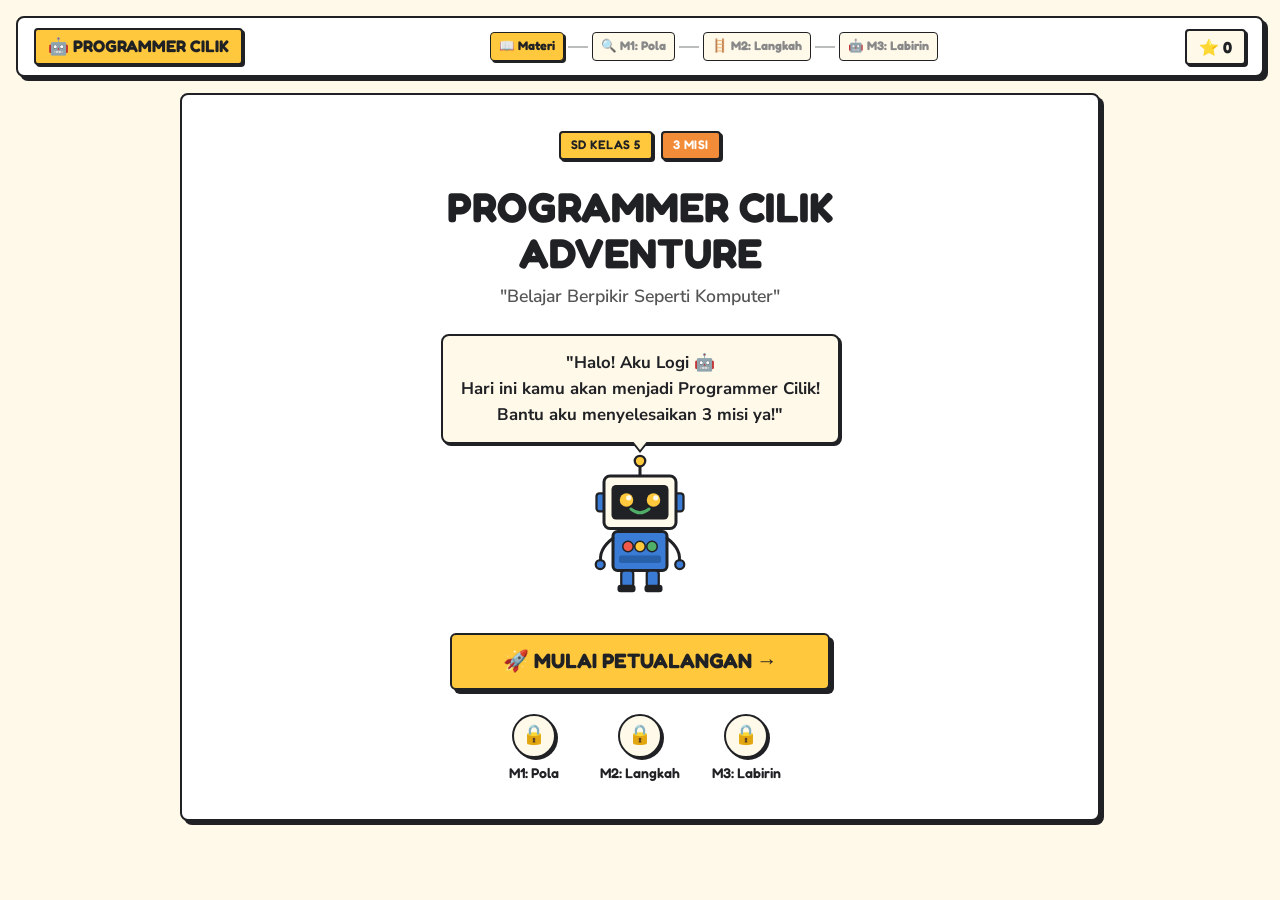
==== commit 7b106150: "Finalizing Web II" ====
--- a/index.html
+++ b/index.html
@@ -4,7 +4,7 @@
   <meta charset="UTF-8">
   <meta name="viewport" content="width=device-width, initial-scale=1.0">
   <title>Programmer Cilik Adventure — Belajar Berpikir Seperti Komputer</title>
-  <meta name="description" content="Website edukatif interaktif untuk siswa SD kelas 4–6. Belajar logika, pola, algoritma, dan debugging melalui petualangan seru bersama robot Logi!">
+  <meta name="description" content="Website edukatif interaktif untuk siswa SD kelas 5. Belajar logika, pola, algoritma, dan debugging melalui petualangan seru bersama robot Logi!">
   <link rel="stylesheet" href="style.css">
 </head>
 <body>
@@ -35,8 +35,8 @@
   <div class="card welcome-card">
 
     <div class="welcome-tags">
-      <span class="stamp stamp-yellow">SD Kelas 4–6</span>
-      <span class="stamp stamp-blue">10–15 Menit</span>
+      <span class="stamp stamp-yellow">SD Kelas 5</span>
+      <!-- <span class="stamp stamp-blue">10–15 Menit</span> -->
       <span class="stamp stamp-orange">3 Misi</span>
     </div>
 
@@ -164,22 +164,22 @@
     <div class="compare-grid" style="margin: var(--sp-md) 0;">
       <div class="compare-col" style="border-top:4px solid var(--accent-yellow);">
         <h4>😊 Manusia</h4>
-        <div class="diagram-row" style="flex-direction:column; align-items:flex-start;">
-          <div class="diagram-step">👁️ Lihat masalah</div>
-          <div class="diagram-arrow">↓</div>
-          <div class="diagram-step">🧠 Berpikir</div>
-          <div class="diagram-arrow">↓</div>
-          <div class="diagram-step">🚀 Bertindak</div>
+        <div class="diagram-row" style="flex-direction:column; align-items:stretch; text-align:center;">
+          <div class="diagram-step" style="justify-content:center; padding:16px; font-size:1.1rem; border:2px solid var(--text-ink); border-radius:var(--radius-md);">👀 Lihat masalah</div>
+          <div class="diagram-arrow" style="align-self:center;">⬇</div>
+          <div class="diagram-step" style="justify-content:center; padding:16px; font-size:1.1rem; border:2px solid var(--text-ink); border-radius:var(--radius-md);">🧠 Berpikir</div>
+          <div class="diagram-arrow" style="align-self:center;">⬇</div>
+          <div class="diagram-step" style="justify-content:center; padding:16px; font-size:1.1rem; border:2px solid var(--text-ink); border-radius:var(--radius-md);">🚀 Bertindak</div>
         </div>
       </div>
       <div class="compare-col" style="border-top:4px solid var(--accent-blue);">
         <h4>🤖 Komputer</h4>
-        <div class="diagram-row" style="flex-direction:column; align-items:flex-start;">
-          <div class="diagram-step">📥 Terima input</div>
-          <div class="diagram-arrow">↓</div>
-          <div class="diagram-step">⚙️ Proses</div>
-          <div class="diagram-arrow">↓</div>
-          <div class="diagram-step">📤 Output hasil</div>
+        <div class="diagram-row" style="flex-direction:column; align-items:stretch; text-align:center;">
+          <div class="diagram-step" style="justify-content:center; padding:16px; font-size:1.1rem; border:2px solid var(--text-ink); border-radius:var(--radius-md);">📥 Terima input</div>
+          <div class="diagram-arrow" style="align-self:center;">⬇</div>
+          <div class="diagram-step" style="justify-content:center; padding:16px; font-size:1.1rem; border:2px solid var(--text-ink); border-radius:var(--radius-md);">⚙️ Proses</div>
+          <div class="diagram-arrow" style="align-self:center;">⬇</div>
+          <div class="diagram-step" style="justify-content:center; padding:16px; font-size:1.1rem; border:2px solid var(--text-ink); border-radius:var(--radius-md);">📤 Output hasil</div>
         </div>
       </div>
     </div>
@@ -196,8 +196,9 @@
             <div style="font-size:0.88rem; font-weight:700;">Hujan tiba-tiba</div>
           </div>
           <div class="flip-card-back">
-            <div style="font-size:0.9rem; font-weight:700; margin-bottom:6px; color:var(--accent-blue);">Solusi:</div>
-            <div style="font-size:0.85rem; font-weight:600;">Bawa payung atau jas hujan! ☂️</div>
+            <img src="./assets/solusi_hujan.png" alt="Solusi Hujan" style="width:100%; height:120px; object-fit:contain; border-radius:var(--radius-sm); margin-bottom:4px;">
+            <div style="font-size:0.85rem; font-weight:700; color:var(--accent-blue);">Solusi:</div>
+            <div style="font-size:0.8rem; font-weight:600;">Bawa payung atau jas hujan! ☂️</div>
           </div>
         </div>
       </div>
@@ -210,8 +211,9 @@
             <div style="font-size:0.88rem; font-weight:700;">Perut lapar</div>
           </div>
           <div class="flip-card-back">
-            <div style="font-size:0.9rem; font-weight:700; margin-bottom:6px; color:var(--accent-blue);">Solusi:</div>
-            <div style="font-size:0.85rem; font-weight:600;">Makan besar atau beli jajan! 🍱</div>
+            <img src="./assets/solusi_lapar.png" alt="Solusi Lapar" style="width:100%; height:120px; object-fit:contain; border-radius:var(--radius-sm); margin-bottom:4px;">
+            <div style="font-size:0.85rem; font-weight:700; color:var(--accent-blue);">Solusi:</div>
+            <div style="font-size:0.8rem; font-weight:600;">Makan besar atau beli jajan! 🍱</div>
           </div>
         </div>
       </div>
@@ -220,12 +222,13 @@
       <div class="flip-card" onclick="this.classList.toggle('flipped')">
         <div class="flip-card-inner">
           <div class="flip-card-front">
-            <img src="./assets/macet.png" alt="Jalan macet" style="width:100%; height:140px; object-fit:contain; border-radius:var(--radius-sm); margin-bottom:8px;">
-            <div style="font-size:0.88rem; font-weight:700;">Jalan macet</div>
+            <img src="./assets/sampah.png" alt="Sampah berserakan" style="width:100%; height:140px; object-fit:contain; border-radius:var(--radius-sm); margin-bottom:8px;">
+            <div style="font-size:0.88rem; font-weight:700;">Sampah berserakan</div>
           </div>
           <div class="flip-card-back">
-            <div style="font-size:0.9rem; font-weight:700; margin-bottom:6px; color:var(--accent-blue);">Solusi:</div>
-            <div style="font-size:0.85rem; font-weight:600;">Cari jalan lain atau tunggu! 🗺️</div>
+            <img src="./assets/solusi_sampah.png" alt="Solusi Sampah" style="width:100%; height:120px; object-fit:contain; border-radius:var(--radius-sm); margin-bottom:4px;">
+            <div style="font-size:0.85rem; font-weight:700; color:var(--accent-blue);">Solusi:</div>
+            <div style="font-size:0.8rem; font-weight:600;">Rapikan dan buang sampah ke tempatnya! 🗑️</div>
           </div>
         </div>
       </div>
@@ -253,24 +256,25 @@
       </div>
     </div>
 
-    <div class="scenario-box accent-blue-left">
-      <p style="font-size:1.1rem;">
-        🌧️ Kamu mau ke sekolah. Di luar <strong style="color:var(--accent-blue);">HUJAN DERAS!</strong><br>
+    <div class="scenario-box accent-blue-left" style="display: flex; align-items: center; gap: 20px;">
+      <img src="./assets/skenario_hujan.png" alt="Skenario Hujan" style="width: 90px; height: 90px; object-fit: contain; border-radius: var(--radius-sm); flex-shrink: 0;">
+      <p style="font-size:1.1rem; margin: 0;">
+        Kamu mau ke sekolah. Di luar <strong style="color:var(--accent-blue);">HUJAN DERAS!</strong><br>
         Apa yang paling masuk akal kamu pilih?
       </p>
     </div>
 
     <div class="choice-grid" id="logic-choices">
       <button class="choice-card" data-answer="correct" data-id="lc1">
-        <span class="choice-emoji">☂️</span>
+        <img src="./assets/logika_payung.png" alt="Payung" style="width:100px; height:100px; object-fit:contain; margin-bottom:var(--sp-xs);">
         <span>PAYUNG</span>
       </button>
       <button class="choice-card" data-answer="wrong" data-id="lc2">
-        <span class="choice-emoji">🕶️</span>
+        <img src="./assets/logika_kacamata.png" alt="Kacamata Hitam" style="width:100px; height:100px; object-fit:contain; margin-bottom:var(--sp-xs);">
         <span>KACAMATA HITAM</span>
       </button>
       <button class="choice-card" data-answer="wrong" data-id="lc3">
-        <span class="choice-emoji">🍦</span>
+        <img src="./assets/logika_eskrim.png" alt="Es Krim" style="width:100px; height:100px; object-fit:contain; margin-bottom:var(--sp-xs);">
         <span>ES KRIM</span>
       </button>
     </div>
@@ -287,13 +291,25 @@
       <p style="font-weight:700; margin-bottom:var(--sp-sm);">💡 Berpikir Logis artinya…</p>
       <p style="font-size:1rem;">Menggunakan <span class="hl-yellow">informasi</span> dan <span class="hl-yellow">alasan</span> untuk menentukan tindakan yang paling masuk akal.</p>
       <div class="diagram-row" style="margin-top:var(--sp-sm);">
-        <div class="diagram-step">👁️ Amati</div>
+        <div class="diagram-step-card">
+          <img src="./assets/step_amati.png" alt="Amati" style="width:70px; height:70px; object-fit:contain;"> 
+          <span>Amati</span>
+        </div>
         <div class="diagram-arrow">➔</div>
-        <div class="diagram-step">🧠 Pikir</div>
+        <div class="diagram-step-card">
+          <img src="./assets/step_pikir.png" alt="Pikir" style="width:70px; height:70px; object-fit:contain;"> 
+          <span>Pikir</span>
+        </div>
         <div class="diagram-arrow">➔</div>
-        <div class="diagram-step">🎯 Pilih</div>
+        <div class="diagram-step-card">
+          <img src="./assets/step_pilih.png" alt="Pilih" style="width:70px; height:70px; object-fit:contain;"> 
+          <span>Pilih</span>
+        </div>
         <div class="diagram-arrow">➔</div>
-        <div class="diagram-step">🚀 Coba</div>
+        <div class="diagram-step-card">
+          <img src="./assets/step_coba.png" alt="Coba" style="width:70px; height:70px; object-fit:contain;"> 
+          <span>Coba</span>
+        </div>
       </div>
     </div>
 
@@ -345,41 +361,67 @@
         </div>
       </div>
 
-      <div class="instruction-note">
-        📌 Klik kotak di bawah untuk memecah tugas menjadi bagian-bagian kecil!
-      </div>
-
       <div class="tree-area">
         <button class="tree-root" id="btn-tree-reveal" onclick="revealTree()">
-          🎒 PERSIAPAN SEKOLAH (Klik Aku!)
+          <img src="assets/tree_sekolah.png" alt="Tas Sekolah" class="tree-root-img"> PERSIAPAN SEKOLAH (Klik Aku!)
         </button>
         <div id="tree-connector-1" class="tree-connector hidden"></div>
         <div id="tree-level-1" class="tree-branches hidden">
+          <!-- Cabang 1: Pakaian -->
           <div class="tree-branch" id="tb1">
-            <div style="font-size:1.5rem;">👔</div>
-            <div>Pakaian</div>
+            <img src="assets/tree_pakaian.png" alt="Pakaian" class="tree-branch-img">
+            <div class="tree-branch-label">Pakaian</div>
             <div id="tb1-sub" class="tree-sub-grid hidden">
-              <div class="tree-sub-branch">Seragam</div>
-              <div class="tree-sub-branch">Sepatu</div>
-              <div class="tree-sub-branch">Kaos kaki</div>
+              <div class="tree-sub-branch">
+                <img src="assets/sub_seragam.png" alt="Seragam" class="tree-sub-img">
+                <span>Seragam</span>
+              </div>
+              <div class="tree-sub-branch">
+                <img src="assets/sub_sepatu.png" alt="Sepatu" class="tree-sub-img">
+                <span>Sepatu</span>
+              </div>
+              <div class="tree-sub-branch">
+                <img src="assets/sub_kaoskaki.png" alt="Kaos kaki" class="tree-sub-img">
+                <span>Kaos kaki</span>
+              </div>
             </div>
           </div>
+          <!-- Cabang 2: Buku & Alat -->
           <div class="tree-branch" id="tb2">
-            <div style="font-size:1.5rem;">📚</div>
-            <div>Buku & Alat</div>
+            <img src="assets/tree_buku.png" alt="Buku dan Alat" class="tree-branch-img">
+            <div class="tree-branch-label">Buku &amp; Alat</div>
             <div id="tb2-sub" class="tree-sub-grid hidden">
-              <div class="tree-sub-branch">Buku tulis</div>
-              <div class="tree-sub-branch">Pensil</div>
-              <div class="tree-sub-branch">Penghapus</div>
+              <div class="tree-sub-branch">
+                <img src="assets/sub_buku.png" alt="Buku tulis" class="tree-sub-img">
+                <span>Buku tulis</span>
+              </div>
+              <div class="tree-sub-branch">
+                <img src="assets/sub_pensil.png" alt="Pensil" class="tree-sub-img">
+                <span>Pensil</span>
+              </div>
+              <div class="tree-sub-branch">
+                <img src="assets/sub_penghapus.png" alt="Penghapus" class="tree-sub-img">
+                <span>Penghapus</span>
+              </div>
             </div>
           </div>
+          <!-- Cabang 3: Bekal -->
           <div class="tree-branch" id="tb3">
-            <div style="font-size:1.5rem;">🥪</div>
-            <div>Bekal</div>
+            <img src="assets/tree_bekal.png" alt="Bekal" class="tree-branch-img">
+            <div class="tree-branch-label">Bekal</div>
             <div id="tb3-sub" class="tree-sub-grid hidden">
-              <div class="tree-sub-branch">Makanan</div>
-              <div class="tree-sub-branch">Minuman</div>
-              <div class="tree-sub-branch">Uang saku</div>
+              <div class="tree-sub-branch">
+                <img src="assets/sub_nasibox.png" alt="Nasi kotak" class="tree-sub-img">
+                <span>Nasi kotak</span>
+              </div>
+              <div class="tree-sub-branch">
+                <img src="assets/sub_botol.png" alt="Botol minum" class="tree-sub-img">
+                <span>Botol minum</span>
+              </div>
+              <div class="tree-sub-branch">
+                <img src="assets/sub_buah.png" alt="Buah" class="tree-sub-img">
+                <span>Buah</span>
+              </div>
             </div>
           </div>
         </div>
@@ -517,28 +559,34 @@
       </div>
 
       <div class="scenario-box" style="margin-bottom:var(--sp-md);">
-        <strong>Misi:</strong> Cari jalan dari 🏠 Rumah ke 🏫 Sekolah.<br>
-        <small style="color:#666;">Pilih <strong>2–3 hal yang PALING PENTING</strong> untuk kamu perhatikan:</small>
+        <strong>Misi:</strong> Cari barang untuk persiapan makan.<br>
+        <small style="color:#666;">Pilih <strong>3 hal yang PALING PENTING</strong> untuk kamu perhatikan:</small>
       </div>
 
       <div class="abs-grid" id="abs-items">
-        <button class="abs-item" data-id="home" data-important="true">
-          <span style="font-size:1.8rem;">🏠</span><span>Rumah (titik awal)</span>
+        <button class="abs-item" data-id="gelas" data-important="true">
+          <img src="./assets/opt_gelas.png" alt="Gelas" style="width:80px; height:80px; object-fit:contain; margin-bottom:var(--sp-xs);">
+          <span>Gelas</span>
         </button>
         <button class="abs-item" data-id="cat" data-important="false">
-          <span style="font-size:1.8rem;">🐱</span><span>Kucing Tidur</span>
+          <img src="./assets/opt_kucing.png" alt="Kucing" style="width:80px; height:80px; object-fit:contain; margin-bottom:var(--sp-xs);">
+          <span>Kucing</span>
         </button>
-        <button class="abs-item" data-id="school" data-important="true">
-          <span style="font-size:1.8rem;">🏫</span><span>Sekolah (tujuan)</span>
+        <button class="abs-item" data-id="piring" data-important="true">
+          <img src="./assets/opt_piring.png" alt="Piring" style="width:80px; height:80px; object-fit:contain; margin-bottom:var(--sp-xs);">
+          <span>Piring</span>
         </button>
         <button class="abs-item" data-id="cloud" data-important="false">
-          <span style="font-size:1.8rem;">☁️</span><span>Awan di langit</span>
+          <img src="./assets/opt_awan.png" alt="Awan" style="width:80px; height:80px; object-fit:contain; margin-bottom:var(--sp-xs);">
+          <span>Awan</span>
         </button>
-        <button class="abs-item" data-id="road" data-important="true">
-          <span style="font-size:1.8rem;">🛣️</span><span>Jalan Utama</span>
+        <button class="abs-item" data-id="sendokgarpu" data-important="true">
+          <img src="./assets/opt_sendokgarpu.png" alt="Sendok &amp; Garpu" style="width:80px; height:80px; object-fit:contain; margin-bottom:var(--sp-xs);">
+          <span>Sendok &amp; Garpu</span>
         </button>
         <button class="abs-item" data-id="bird" data-important="false">
-          <span style="font-size:1.8rem;">🐦</span><span>Burung di pohon</span>
+          <img src="./assets/opt_burung.png" alt="Burung" style="width:80px; height:80px; object-fit:contain; margin-bottom:var(--sp-xs);">
+          <span>Burung</span>
         </button>
       </div>
 
--- a/style.css
+++ b/style.css
@@ -598,6 +598,22 @@
   gap: 6px;
   box-shadow: var(--shadow-sm);
 }
+.diagram-step-card {
+  flex: 1;
+  background: var(--card-bg);
+  border: var(--border-thick);
+  border-radius: var(--radius-md);
+  padding: 16px 10px;
+  text-align: center;
+  font-family: var(--font-display);
+  font-size: 1.1rem;
+  box-shadow: var(--shadow-sm);
+  display: flex;
+  flex-direction: column;
+  align-items: center;
+  justify-content: center;
+  gap: 12px;
+}
 .diagram-arrow {
   font-size: 1.2rem;
   color: var(--accent-blue);
@@ -683,10 +699,34 @@
   box-shadow: var(--shadow-sm);
   animation: bounceIn 0.3s ease-out;
   text-align: center;
+  cursor: pointer;
 }
 .tree-branch:nth-child(1) { animation-delay: 0ms; }
 .tree-branch:nth-child(2) { animation-delay: 100ms; }
 .tree-branch:nth-child(3) { animation-delay: 200ms; }
+
+/* Tree image helpers */
+.tree-root-img {
+  width: 28px;
+  height: 28px;
+  object-fit: contain;
+  vertical-align: middle;
+  filter: drop-shadow(1px 1px 0 rgba(0,0,0,0.3));
+}
+.tree-branch-img {
+  width: 64px;
+  height: 64px;
+  object-fit: contain;
+  display: block;
+  margin: 0 auto 4px;
+  filter: drop-shadow(2px 2px 0 rgba(0,0,0,0.15));
+}
+.tree-branch-label {
+  font-family: var(--font-display);
+  font-size: 0.95rem;
+  font-weight: 700;
+  margin-bottom: 6px;
+}
 
 /* Sub-branches (level 2) */
 .tree-sub-grid {
@@ -699,11 +739,22 @@
   background: var(--bg-paper);
   border: var(--border-thin);
   border-radius: var(--radius-sm);
-  padding: 6px;
-  font-size: 0.8rem;
+  padding: 6px 4px;
+  font-size: 0.75rem;
   font-family: var(--font-body);
   box-shadow: 1px 1px 0 #202124;
   animation: bounceIn 0.3s ease-out;
+  display: flex;
+  flex-direction: column;
+  align-items: center;
+  gap: 4px;
+}
+.tree-sub-img {
+  width: 40px;
+  height: 40px;
+  object-fit: contain;
+  display: block;
+  filter: drop-shadow(1px 1px 0 rgba(0,0,0,0.1));
 }
 
 /* -------------------------------------------------------------------------
@@ -1288,6 +1339,7 @@
   font-family: var(--font-display);
   font-size: 0.88rem;
   font-weight: 600;
+  width: 90px;
 }
 .mission-badge-circle {
   width: 44px;
@@ -1299,6 +1351,8 @@
   justify-content: center;
   font-size: 1.2rem;
   box-shadow: var(--shadow-sm);
+  line-height: 1;
+  padding-bottom: 3px;
 }
 
 /* -------------------------------------------------------------------------
